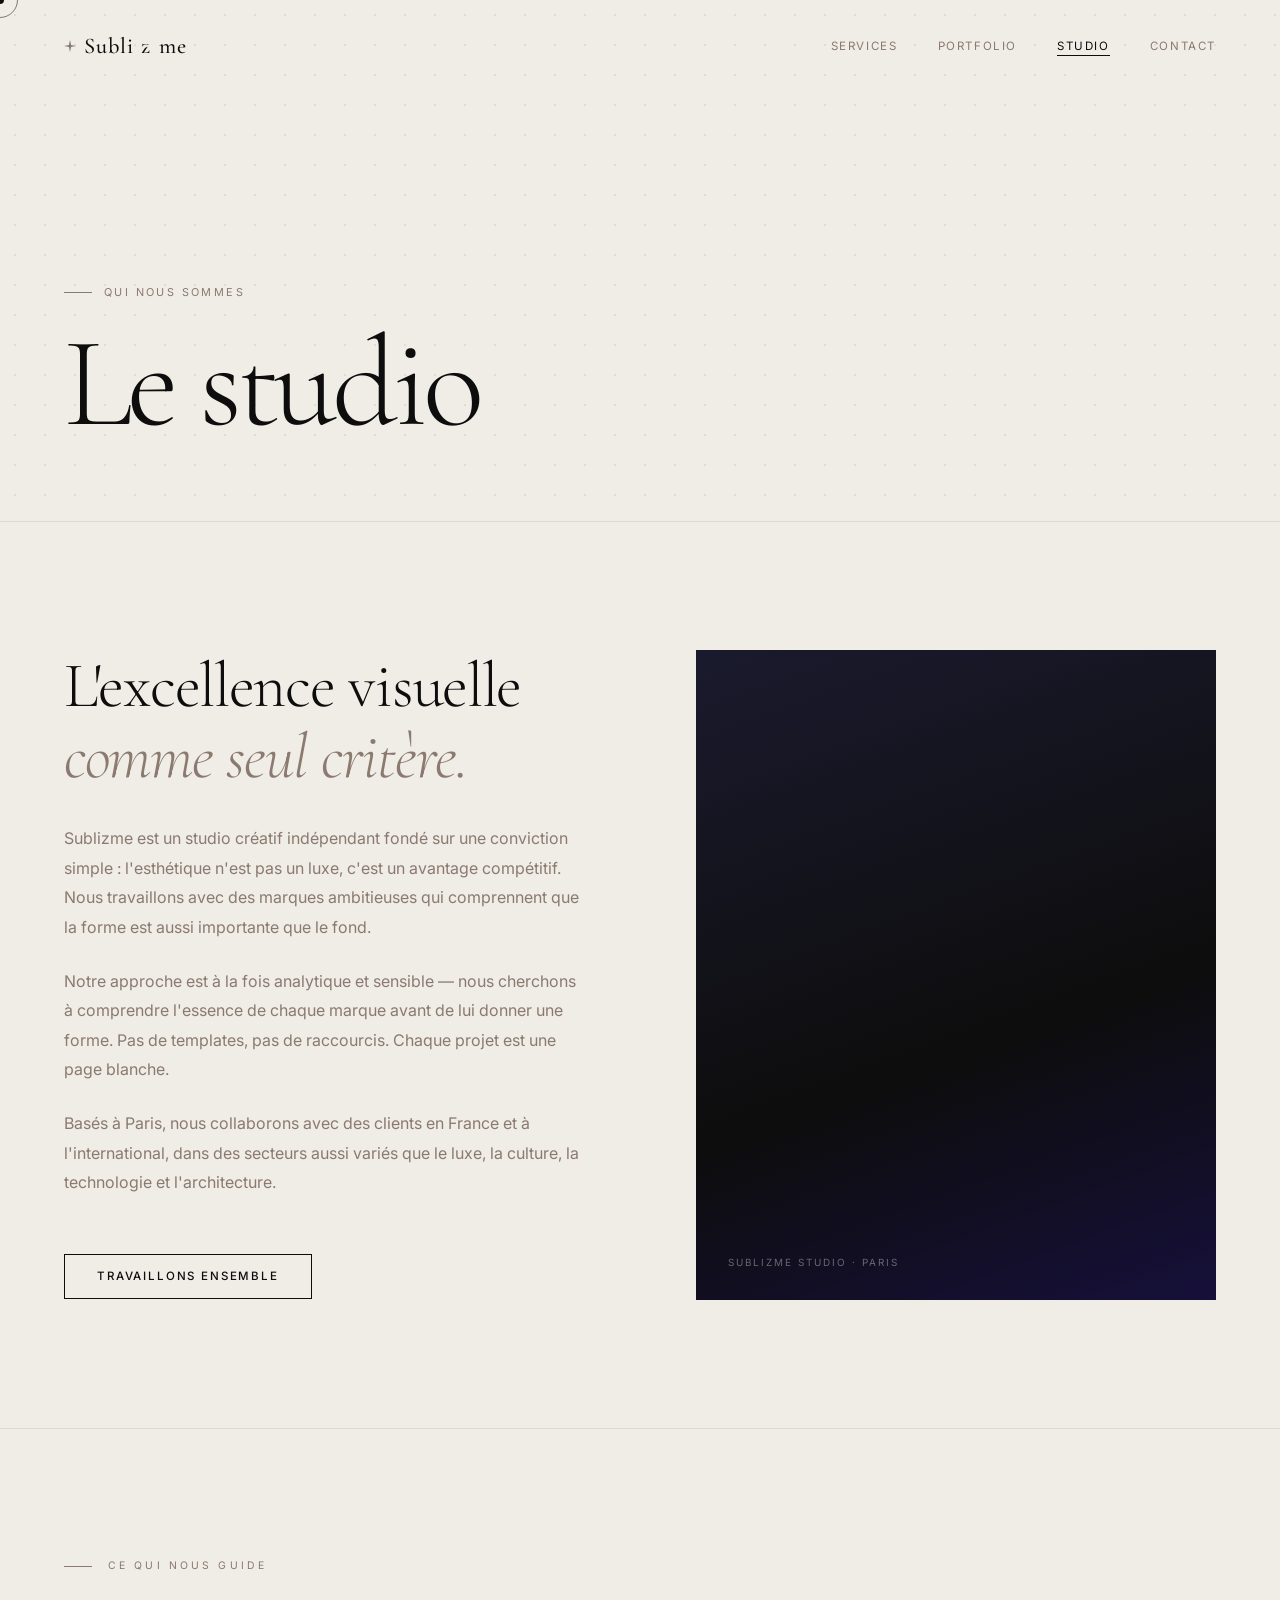
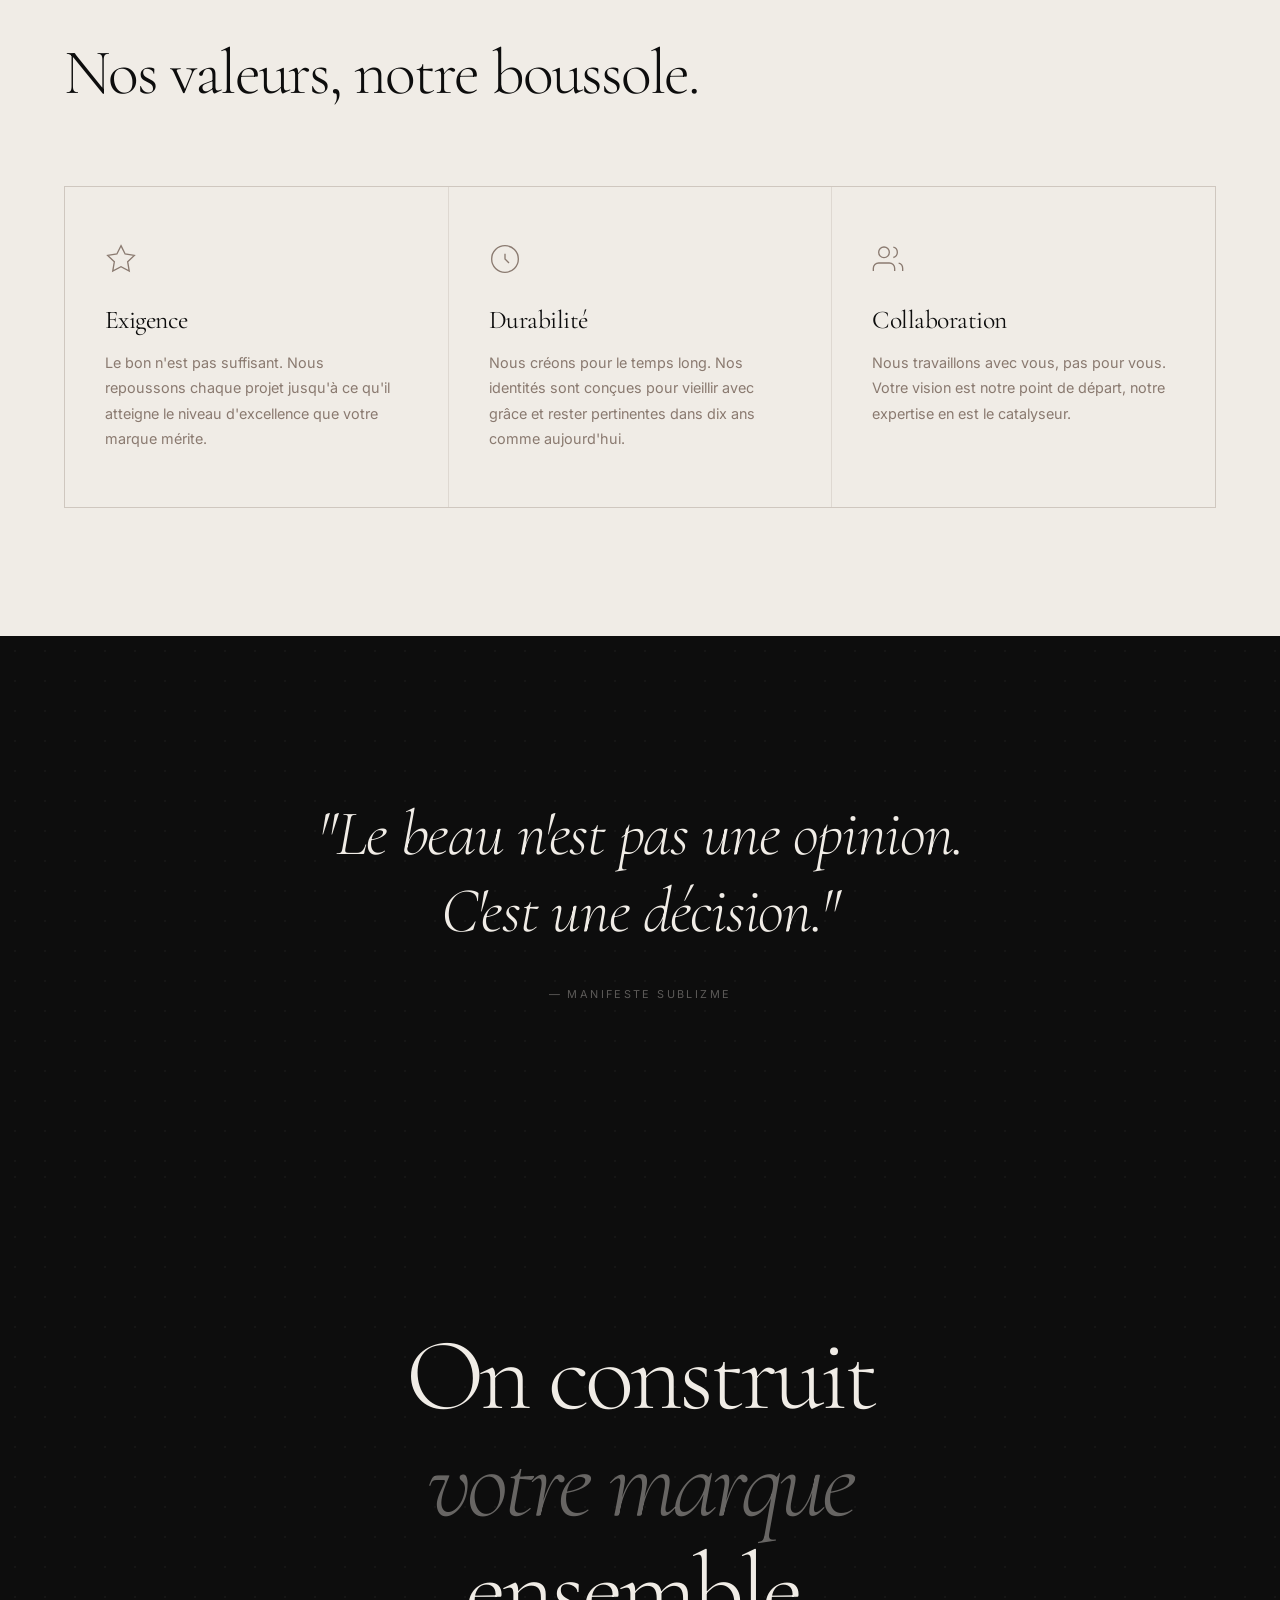
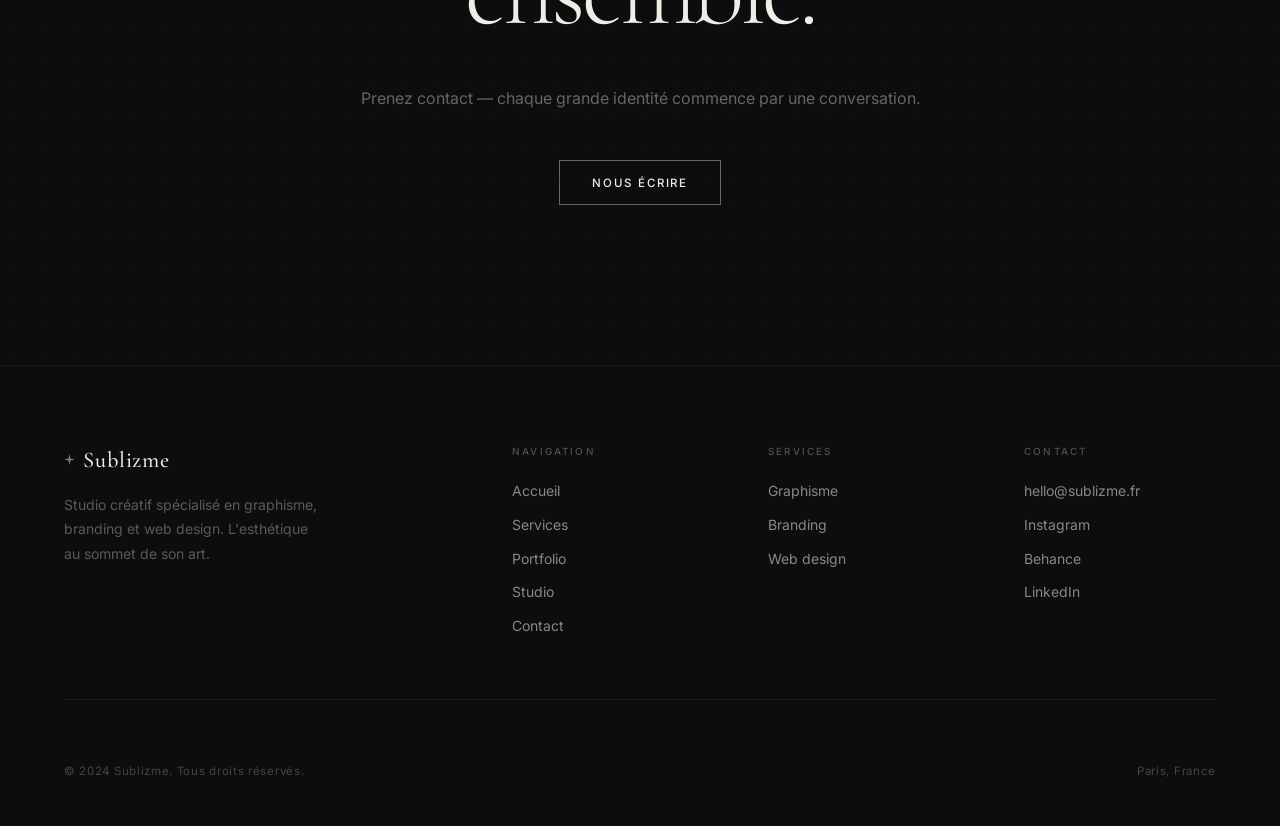
==== about.html @ fe097463 "Lancement site Sublizme — v1.0" ====
<!DOCTYPE html>
<html lang="fr">
<head>
  <meta charset="UTF-8">
  <meta name="viewport" content="width=device-width, initial-scale=1.0">
  <meta name="description" content="Sublizme — Le studio, la philosophie. Un regard singulier sur la création visuelle haut de gamme.">
  <title>Studio — Sublizme</title>
  <link rel="preconnect" href="https://fonts.googleapis.com">
  <link rel="preconnect" href="https://fonts.gstatic.com" crossorigin>
  <link href="https://fonts.googleapis.com/css2?family=Cormorant+Garamond:ital,wght@0,300;0,400;0,500;1,300;1,400&family=Inter:wght@400;500&display=swap" rel="stylesheet">
  <link rel="stylesheet" href="assets/css/style.css">
</head>
<body>

  <div class="cursor" aria-hidden="true"></div>
  <div class="cursor-ring" aria-hidden="true"></div>

  <nav>
    <a href="index.html" class="nav-logo">
      <svg class="spark-icon" viewBox="0 0 20 20" fill="currentColor" aria-hidden="true" width="12" height="12">
        <path d="M10 0L11.8 8.2L20 10L11.8 11.8L10 20L8.2 11.8L0 10L8.2 8.2L10 0Z"/>
      </svg>
      Subli<span class="logo-z">z</span>me
    </a>
    <ul class="nav-links">
      <li><a href="services.html">Services</a></li>
      <li><a href="portfolio.html">Portfolio</a></li>
      <li><a href="about.html">Studio</a></li>
      <li><a href="contact.html">Contact</a></li>
    </ul>
    <button class="nav-toggle" aria-label="Menu">
      <span></span><span></span><span></span>
    </button>
  </nav>

  <nav class="nav-mobile" aria-label="Navigation mobile">
    <a href="services.html">Services</a>
    <a href="portfolio.html">Portfolio</a>
    <a href="about.html">Studio</a>
    <a href="contact.html">Contact</a>
  </nav>

  <main>

    <!-- ── Page Header ──────────────────────────────────── -->
    <header class="page-header">
      <div class="page-header-bg" aria-hidden="true"></div>
      <div class="page-header-content">
        <p class="page-header-sub">Qui nous sommes</p>
        <h1>Le studio</h1>
      </div>
    </header>

    <!-- ── Intro ─────────────────────────────────────────── -->
    <section class="about-intro">
      <div class="about-text reveal">
        <h2>
          L'excellence visuelle<br>
          <em style="font-style:italic; color:var(--taupe)">comme seul critère.</em>
        </h2>
        <p>
          Sublizme est un studio créatif indépendant fondé sur une conviction simple :
          l'esthétique n'est pas un luxe, c'est un avantage compétitif. Nous travaillons
          avec des marques ambitieuses qui comprennent que la forme est aussi importante
          que le fond.
        </p>
        <p>
          Notre approche est à la fois analytique et sensible — nous cherchons à comprendre
          l'essence de chaque marque avant de lui donner une forme. Pas de templates, pas
          de raccourcis. Chaque projet est une page blanche.
        </p>
        <p>
          Basés à Paris, nous collaborons avec des clients en France et à l'international,
          dans des secteurs aussi variés que le luxe, la culture, la technologie et
          l'architecture.
        </p>
        <a href="contact.html" class="btn" style="margin-top: 1rem;"><span>Travaillons ensemble</span></a>
      </div>

      <div class="about-visual reveal reveal-delay-2">
        <div class="about-visual-inner"></div>
        <span class="about-visual-label">Sublizme Studio · Paris</span>
      </div>
    </section>

    <!-- ── Valeurs ───────────────────────────────────────── -->
    <section class="about-values">
      <p class="section-label reveal">Ce qui nous guide</p>
      <h2 class="section-title reveal reveal-delay-1">Nos valeurs, notre boussole.</h2>

      <div class="values-grid">

        <div class="value-item reveal">
          <svg class="value-icon" viewBox="0 0 24 24" fill="none" stroke="currentColor" stroke-width="1" aria-hidden="true">
            <polygon points="12 2 15.09 8.26 22 9.27 17 14.14 18.18 21.02 12 17.77 5.82 21.02 7 14.14 2 9.27 8.91 8.26 12 2"/>
          </svg>
          <h3>Exigence</h3>
          <p>Le bon n'est pas suffisant. Nous repoussons chaque projet jusqu'à ce qu'il atteigne le niveau d'excellence que votre marque mérite.</p>
        </div>

        <div class="value-item reveal reveal-delay-1">
          <svg class="value-icon" viewBox="0 0 24 24" fill="none" stroke="currentColor" stroke-width="1" aria-hidden="true">
            <circle cx="12" cy="12" r="10"/>
            <path d="M12 8v4l3 3"/>
          </svg>
          <h3>Durabilité</h3>
          <p>Nous créons pour le temps long. Nos identités sont conçues pour vieillir avec grâce et rester pertinentes dans dix ans comme aujourd'hui.</p>
        </div>

        <div class="value-item reveal reveal-delay-2">
          <svg class="value-icon" viewBox="0 0 24 24" fill="none" stroke="currentColor" stroke-width="1" aria-hidden="true">
            <path d="M17 21v-2a4 4 0 0 0-4-4H5a4 4 0 0 0-4 4v2"/>
            <circle cx="9" cy="7" r="4"/>
            <path d="M23 21v-2a4 4 0 0 0-3-3.87M16 3.13a4 4 0 0 1 0 7.75"/>
          </svg>
          <h3>Collaboration</h3>
          <p>Nous travaillons avec vous, pas pour vous. Votre vision est notre point de départ, notre expertise en est le catalyseur.</p>
        </div>

      </div>
    </section>

    <!-- ── Manifesto ─────────────────────────────────────── -->
    <section class="manifesto">
      <blockquote class="reveal">
        "Le beau n'est pas une opinion.<br>
        C'est une décision."
      </blockquote>
      <cite class="reveal reveal-delay-1">— Manifeste Sublizme</cite>
    </section>

    <!-- ── CTA ───────────────────────────────────────────── -->
    <section class="cta-section">
      <h2 class="reveal">
        On construit<br>
        <em>votre marque</em><br>
        ensemble.
      </h2>
      <p class="reveal reveal-delay-1">Prenez contact — chaque grande identité commence par une conversation.</p>
      <div class="btn-group reveal reveal-delay-2">
        <a href="contact.html" class="btn btn-light"><span>Nous écrire</span></a>
      </div>
    </section>

  </main>

  <footer>
    <div class="footer-grid">
      <div class="footer-brand">
        <div class="footer-logo">
          <svg class="spark-icon" viewBox="0 0 20 20" fill="currentColor" aria-hidden="true" width="11" height="11">
            <path d="M10 0L11.8 8.2L20 10L11.8 11.8L10 20L8.2 11.8L0 10L8.2 8.2L10 0Z"/>
          </svg>
          Sublizme
        </div>
        <p>Studio créatif spécialisé en graphisme, branding et web design. L'esthétique au sommet de son art.</p>
      </div>
      <div class="footer-col">
        <h4>Navigation</h4>
        <ul>
          <li><a href="index.html">Accueil</a></li>
          <li><a href="services.html">Services</a></li>
          <li><a href="portfolio.html">Portfolio</a></li>
          <li><a href="about.html">Studio</a></li>
          <li><a href="contact.html">Contact</a></li>
        </ul>
      </div>
      <div class="footer-col">
        <h4>Services</h4>
        <ul>
          <li><a href="services.html">Graphisme</a></li>
          <li><a href="services.html">Branding</a></li>
          <li><a href="services.html">Web design</a></li>
        </ul>
      </div>
      <div class="footer-col">
        <h4>Contact</h4>
        <ul>
          <li><a href="mailto:hello@sublizme.fr">hello@sublizme.fr</a></li>
          <li><a href="#">Instagram</a></li>
          <li><a href="#">Behance</a></li>
          <li><a href="#">LinkedIn</a></li>
        </ul>
      </div>
    </div>
    <div class="footer-bottom">
      <span>© 2024 Sublizme. Tous droits réservés.</span>
      <span>Paris, France</span>
    </div>
  </footer>

  <script src="assets/js/main.js"></script>
</body>
</html>
---- assets/css/style.css ----
/* ================================================================
   SUBLIZME — Studio Créatif
   ================================================================ */

/* --- Variables & Reset --- */
:root {
  --cream:      #f0ece6;
  --black:      #0d0d0d;
  --taupe:      #8a7a70;
  --taupe-light:#c4b8b0;
  --ease:       cubic-bezier(0.25, 0.1, 0.25, 1);
  --ease-out:   cubic-bezier(0.0, 0.0, 0.2, 1);
  --z-cut-color: var(--cream);
}

*, *::before, *::after { box-sizing: border-box; margin: 0; padding: 0; }

html {
  font-size: 16px;
  scroll-behavior: smooth;
  -webkit-font-smoothing: antialiased;
  -moz-osx-font-smoothing: grayscale;
}

body {
  font-family: 'Inter', sans-serif;
  background: var(--cream);
  color: var(--black);
  overflow-x: hidden;
  cursor: none;
}

/* --- Custom Cursor --- */
.cursor {
  width: 8px; height: 8px;
  background: var(--black);
  border-radius: 50%;
  position: fixed;
  pointer-events: none;
  z-index: 9999;
  transform: translate(-50%, -50%);
  transition: width 0.2s var(--ease), height 0.2s var(--ease);
  will-change: left, top;
}
.cursor-ring {
  width: 36px; height: 36px;
  border: 1px solid rgba(13,13,13,0.5);
  border-radius: 50%;
  position: fixed;
  pointer-events: none;
  z-index: 9998;
  transform: translate(-50%, -50%);
  transition: width 0.3s var(--ease), height 0.3s var(--ease), border-color 0.3s;
  will-change: left, top;
}
.cursor.hover { width: 4px; height: 4px; }
.cursor-ring.hover { width: 56px; height: 56px; border-color: rgba(13,13,13,0.2); }

/* --- Typography --- */
h1, h2, h3, h4, h5 {
  font-family: 'Cormorant Garamond', serif;
  font-weight: 300;
  line-height: 1.05;
  letter-spacing: -0.02em;
}
p { line-height: 1.75; color: var(--taupe); }
a { color: inherit; text-decoration: none; }
img { display: block; width: 100%; }

/* --- Logo Z stylisé --- */
.logo-z {
  position: relative;
  display: inline-block;
}
.logo-z::after {
  content: '';
  position: absolute;
  left: -5%;
  right: -5%;
  top: 50%;
  height: 1.5px;
  background: var(--z-cut-color);
  transform: rotate(-20deg) translateY(-50%);
  transform-origin: center;
  pointer-events: none;
}

/* --- Spark icon --- */
.spark-icon {
  display: inline-block;
  vertical-align: middle;
  flex-shrink: 0;
}

/* ================================================================
   NAVIGATION
   ================================================================ */
nav {
  position: fixed;
  top: 0; left: 0; right: 0;
  z-index: 500;
  padding: 2rem 4rem;
  display: flex;
  justify-content: space-between;
  align-items: center;
  transition: background 0.5s var(--ease), padding 0.4s var(--ease), backdrop-filter 0.5s;
}
nav.scrolled {
  background: rgba(240, 236, 230, 0.92);
  backdrop-filter: blur(16px);
  -webkit-backdrop-filter: blur(16px);
  padding: 1.25rem 4rem;
  border-bottom: 1px solid rgba(138, 122, 112, 0.15);
}

.nav-logo {
  font-family: 'Cormorant Garamond', serif;
  font-size: 1.4rem;
  font-weight: 500;
  letter-spacing: 0.04em;
  display: flex;
  align-items: center;
  gap: 0.5rem;
  cursor: none;
}
.nav-logo .spark-icon {
  width: 12px;
  height: 12px;
  color: var(--taupe);
  transition: transform 0.6s var(--ease);
}
.nav-logo:hover .spark-icon { transform: rotate(45deg); }

.nav-links {
  display: flex;
  gap: 2.5rem;
  list-style: none;
  font-size: 0.72rem;
  letter-spacing: 0.14em;
  text-transform: uppercase;
}
.nav-links a {
  color: var(--taupe);
  transition: color 0.3s;
  position: relative;
  cursor: none;
}
.nav-links a::after {
  content: '';
  position: absolute;
  bottom: -3px; left: 0;
  width: 0; height: 1px;
  background: var(--black);
  transition: width 0.35s var(--ease);
}
.nav-links a:hover { color: var(--black); }
.nav-links a:hover::after { width: 100%; }
.nav-links a.active { color: var(--black); }
.nav-links a.active::after { width: 100%; }

/* Mobile toggle */
.nav-toggle {
  display: none;
  flex-direction: column;
  gap: 5px;
  background: none;
  border: none;
  padding: 4px;
  cursor: none;
  z-index: 600;
}
.nav-toggle span {
  display: block;
  width: 22px;
  height: 1px;
  background: var(--black);
  transition: transform 0.35s var(--ease), opacity 0.35s;
}
.nav-toggle.open span:nth-child(1) { transform: rotate(45deg) translate(4px, 4px); }
.nav-toggle.open span:nth-child(2) { opacity: 0; }
.nav-toggle.open span:nth-child(3) { transform: rotate(-45deg) translate(4px, -4px); }

/* Mobile menu overlay */
.nav-mobile {
  position: fixed;
  inset: 0;
  background: var(--black);
  z-index: 490;
  display: flex;
  flex-direction: column;
  justify-content: center;
  align-items: center;
  gap: 2rem;
  opacity: 0;
  visibility: hidden;
  transition: opacity 0.4s var(--ease), visibility 0.4s;
}
.nav-mobile.open { opacity: 1; visibility: visible; }
.nav-mobile a {
  font-family: 'Cormorant Garamond', serif;
  font-size: 3rem;
  font-weight: 300;
  color: rgba(240,236,230,0.4);
  letter-spacing: -0.02em;
  transition: color 0.3s;
  cursor: none;
}
.nav-mobile a:hover { color: var(--cream); }

/* ================================================================
   BUTTONS
   ================================================================ */
.btn {
  display: inline-flex;
  align-items: center;
  gap: 0.5rem;
  padding: 0.9rem 2rem;
  font-size: 0.72rem;
  letter-spacing: 0.16em;
  text-transform: uppercase;
  font-family: 'Inter', sans-serif;
  font-weight: 500;
  border: 1px solid currentColor;
  background: transparent;
  color: var(--black);
  cursor: none;
  position: relative;
  overflow: hidden;
  transition: color 0.4s var(--ease);
}
.btn::before {
  content: '';
  position: absolute;
  inset: 0;
  background: var(--black);
  transform: translateY(101%);
  transition: transform 0.45s var(--ease);
}
.btn span { position: relative; z-index: 1; }
.btn:hover { color: var(--cream); }
.btn:hover::before { transform: translateY(0); }

.btn-filled {
  background: var(--black);
  color: var(--cream);
  border-color: var(--black);
}
.btn-filled::before { background: var(--taupe); }
.btn-filled:hover { color: var(--cream); }

.btn-light {
  border-color: rgba(240,236,230,0.4);
  color: var(--cream);
}
.btn-light::before { background: var(--cream); }
.btn-light:hover { color: var(--black); }

/* ================================================================
   HERO — Accueil
   ================================================================ */
.hero {
  min-height: 100vh;
  display: flex;
  flex-direction: column;
  justify-content: flex-end;
  padding: 0 4rem 5rem;
  position: relative;
  overflow: hidden;
}
.hero-bg {
  position: absolute;
  inset: 0;
  background: var(--cream);
}
.hero-bg::before {
  content: '';
  position: absolute;
  inset: 0;
  background-image: radial-gradient(circle, rgba(138,122,112,0.18) 1px, transparent 1px);
  background-size: 30px 30px;
  opacity: 0.7;
}
/* Vignette */
.hero-bg::after {
  content: '';
  position: absolute;
  inset: 0;
  background: radial-gradient(ellipse at center, transparent 40%, rgba(240,236,230,0.6) 100%);
}

.hero-content { position: relative; z-index: 1; }

.hero-eyebrow {
  display: flex;
  align-items: center;
  gap: 0.75rem;
  font-size: 0.68rem;
  letter-spacing: 0.22em;
  text-transform: uppercase;
  color: var(--taupe);
  margin-bottom: 2rem;
}
.hero-eyebrow .spark-icon { width: 10px; height: 10px; }
.hero-eyebrow::before {
  content: '';
  width: 36px; height: 1px;
  background: var(--taupe);
}

.hero h1 {
  font-size: clamp(5rem, 13vw, 14rem);
  font-weight: 300;
  letter-spacing: -0.04em;
  line-height: 0.88;
  margin-bottom: 3.5rem;
}

.hero-sub {
  display: flex;
  justify-content: space-between;
  align-items: flex-end;
  gap: 3rem;
}
.hero-tagline {
  max-width: 380px;
  font-size: 1rem;
  line-height: 1.75;
  color: var(--taupe);
}
.hero-cta { display: flex; gap: 1rem; flex-shrink: 0; }

.hero-counter {
  position: absolute;
  top: 38%;
  right: 4rem;
  font-size: 0.65rem;
  letter-spacing: 0.2em;
  color: rgba(138,122,112,0.5);
  writing-mode: vertical-rl;
  transform: rotate(180deg);
  z-index: 1;
}

/* ================================================================
   SECTIONS — Base
   ================================================================ */
section { padding: 8rem 4rem; }

.section-label {
  font-size: 0.65rem;
  letter-spacing: 0.3em;
  text-transform: uppercase;
  color: var(--taupe);
  display: flex;
  align-items: center;
  gap: 1rem;
  margin-bottom: 4rem;
}
.section-label::before {
  content: '';
  width: 28px; height: 1px;
  background: var(--taupe);
}

.section-title {
  font-size: clamp(2.5rem, 5vw, 5rem);
  font-weight: 300;
  line-height: 1.05;
  letter-spacing: -0.03em;
  max-width: 820px;
}

/* ================================================================
   HOME — Services preview
   ================================================================ */
.services-preview {
  padding: 8rem 4rem;
  border-top: 1px solid rgba(138,122,112,0.18);
}
.services-grid {
  display: grid;
  grid-template-columns: repeat(3, 1fr);
  gap: 1px;
  background: rgba(138,122,112,0.18);
  margin-top: 5rem;
  border: 1px solid rgba(138,122,112,0.18);
}
.service-card {
  background: var(--cream);
  padding: 3rem 2.5rem;
  transition: background 0.5s var(--ease);
  cursor: none;
}
.service-card:hover { background: var(--black); }
.service-card:hover .service-num { color: rgba(138,122,112,0.6); }
.service-card:hover .service-title { color: var(--cream); }
.service-card:hover .service-desc { color: rgba(240,236,230,0.45); }
.service-card:hover .service-link { color: rgba(240,236,230,0.7); border-color: rgba(240,236,230,0.2); }

.service-num {
  font-size: 0.62rem;
  letter-spacing: 0.22em;
  color: var(--taupe);
  margin-bottom: 2rem;
  font-family: 'Inter', sans-serif;
  transition: color 0.5s;
}
.service-icon {
  width: 30px; height: 30px;
  margin-bottom: 1.5rem;
  color: var(--taupe);
  transition: color 0.5s;
}
.service-card:hover .service-icon { color: rgba(138,122,112,0.7); }

.service-title {
  font-family: 'Cormorant Garamond', serif;
  font-size: 1.9rem;
  font-weight: 400;
  margin-bottom: 1rem;
  transition: color 0.5s;
}
.service-desc {
  font-size: 0.875rem;
  line-height: 1.75;
  color: var(--taupe);
  margin-bottom: 2rem;
  transition: color 0.5s;
}
.service-link {
  font-size: 0.68rem;
  letter-spacing: 0.15em;
  text-transform: uppercase;
  color: var(--black);
  border-bottom: 1px solid rgba(13,13,13,0.3);
  padding-bottom: 2px;
  display: inline-block;
  transition: color 0.5s, border-color 0.5s;
}

/* ================================================================
   HOME — Featured Work
   ================================================================ */
.work-section { padding: 8rem 4rem; }
.work-grid {
  display: grid;
  grid-template-columns: 1.2fr 1fr;
  gap: 1px;
  background: rgba(138,122,112,0.18);
  margin-top: 4rem;
  border: 1px solid rgba(138,122,112,0.18);
}
.work-item {
  background: var(--cream);
  overflow: hidden;
  cursor: none;
}
.work-item:first-child { grid-row: span 2; }
.work-thumb {
  position: relative;
  overflow: hidden;
}
.work-item:first-child .work-thumb { aspect-ratio: 2/3; }
.work-thumb-inner {
  position: absolute;
  inset: 0;
  transition: transform 0.8s cubic-bezier(0.25, 0.46, 0.45, 0.94);
}
.work-item:hover .work-thumb-inner { transform: scale(1.04); }

/* Placeholder gradients */
.g1 { background: linear-gradient(145deg, #12213a, #1a3560, #0a1520); }
.g2 { background: linear-gradient(145deg, #2c1410, #5c2a17, #1a0a05); }
.g3 { background: linear-gradient(145deg, #162010, #2d4820, #0a1508); }
.g4 { background: linear-gradient(145deg, #26082e, #4a1060, #18041e); }
.g5 { background: linear-gradient(145deg, #08222a, #104040, #041518); }

.work-item:not(:first-child) .work-thumb { aspect-ratio: 4/3; }

.work-info {
  padding: 1.4rem 2rem;
  border-top: 1px solid rgba(138,122,112,0.18);
  display: flex;
  justify-content: space-between;
  align-items: center;
}
.work-title {
  font-family: 'Cormorant Garamond', serif;
  font-size: 1.15rem;
  font-weight: 400;
}
.work-category {
  font-size: 0.63rem;
  letter-spacing: 0.18em;
  text-transform: uppercase;
  color: var(--taupe);
}

/* ================================================================
   HOME — Stats
   ================================================================ */
.stats-section {
  padding: 0;
  display: grid;
  grid-template-columns: repeat(4, 1fr);
  gap: 1px;
  background: rgba(138,122,112,0.18);
  border-top: 1px solid rgba(138,122,112,0.18);
  border-bottom: 1px solid rgba(138,122,112,0.18);
}
.stat-item {
  background: var(--cream);
  padding: 4rem 3rem;
  text-align: center;
}
.stat-num {
  font-family: 'Cormorant Garamond', serif;
  font-size: clamp(3rem, 5vw, 5rem);
  font-weight: 300;
  letter-spacing: -0.04em;
  line-height: 1;
  margin-bottom: 0.6rem;
}
.stat-label {
  font-size: 0.63rem;
  letter-spacing: 0.22em;
  text-transform: uppercase;
  color: var(--taupe);
}

/* ================================================================
   CTA Section (dark)
   ================================================================ */
.cta-section {
  --z-cut-color: var(--black);
  background: var(--black);
  color: var(--cream);
  padding: 10rem 4rem;
  text-align: center;
  position: relative;
  overflow: hidden;
}
.cta-section::before {
  content: '';
  position: absolute;
  inset: 0;
  background-image: radial-gradient(circle, rgba(240,236,230,0.04) 1px, transparent 1px);
  background-size: 30px 30px;
}
.cta-section h2 {
  font-size: clamp(3rem, 8vw, 9rem);
  font-weight: 300;
  letter-spacing: -0.04em;
  margin-bottom: 2.5rem;
  color: var(--cream);
  position: relative;
}
.cta-section h2 em {
  font-style: italic;
  color: rgba(240,236,230,0.4);
}
.cta-section > p {
  color: rgba(240,236,230,0.4);
  margin-bottom: 3rem;
  position: relative;
}
.cta-section .btn-group { position: relative; }

/* ================================================================
   FOOTER
   ================================================================ */
footer {
  --z-cut-color: var(--black);
  background: var(--black);
  color: var(--cream);
  padding: 5rem 4rem 3rem;
  border-top: 1px solid rgba(240,236,230,0.06);
}
.footer-grid {
  display: grid;
  grid-template-columns: 2fr 1fr 1fr 1fr;
  gap: 4rem;
  margin-bottom: 4rem;
  padding-bottom: 4rem;
  border-bottom: 1px solid rgba(240,236,230,0.08);
}
.footer-logo {
  font-family: 'Cormorant Garamond', serif;
  font-size: 1.4rem;
  font-weight: 500;
  letter-spacing: 0.04em;
  display: flex;
  align-items: center;
  gap: 0.5rem;
  color: var(--cream);
  margin-bottom: 1.25rem;
}
.footer-logo .spark-icon { width: 11px; height: 11px; color: var(--taupe); }
.footer-brand p { font-size: 0.875rem; color: rgba(240,236,230,0.35); max-width: 260px; }

.footer-col h4 {
  font-family: 'Inter', sans-serif;
  font-size: 0.62rem;
  letter-spacing: 0.22em;
  text-transform: uppercase;
  color: rgba(240,236,230,0.3);
  margin-bottom: 1.5rem;
  font-weight: 500;
}
.footer-col ul { list-style: none; display: flex; flex-direction: column; gap: 0.85rem; }
.footer-col a {
  font-size: 0.875rem;
  color: rgba(240,236,230,0.55);
  transition: color 0.3s;
  cursor: none;
}
.footer-col a:hover { color: var(--cream); }

.footer-bottom {
  display: flex;
  justify-content: space-between;
  align-items: center;
  font-size: 0.72rem;
  letter-spacing: 0.06em;
  color: rgba(240,236,230,0.25);
}

/* ================================================================
   PAGE HEADER (pages internes)
   ================================================================ */
.page-header {
  min-height: 58vh;
  display: flex;
  align-items: flex-end;
  padding: 0 4rem 5rem;
  position: relative;
  overflow: hidden;
  border-bottom: 1px solid rgba(138,122,112,0.18);
}
.page-header-bg {
  position: absolute;
  inset: 0;
  background: var(--cream);
}
.page-header-bg::before {
  content: '';
  position: absolute;
  inset: 0;
  background-image: radial-gradient(circle, rgba(138,122,112,0.15) 1px, transparent 1px);
  background-size: 30px 30px;
}
.page-header-content { position: relative; z-index: 1; }
.page-header h1 {
  font-size: clamp(4rem, 10vw, 11rem);
  font-weight: 300;
  letter-spacing: -0.04em;
  line-height: 0.9;
}
.page-header-sub {
  font-size: 0.68rem;
  letter-spacing: 0.22em;
  text-transform: uppercase;
  color: var(--taupe);
  margin-bottom: 1.5rem;
  display: flex;
  align-items: center;
  gap: 0.75rem;
}
.page-header-sub::before { content: ''; width: 28px; height: 1px; background: var(--taupe); }

/* ================================================================
   SERVICES PAGE — Détail
   ================================================================ */
.services-detail { padding: 8rem 4rem; }

.service-detail-item {
  display: grid;
  grid-template-columns: 140px 1fr;
  gap: 5rem;
  padding: 5rem 0;
  border-bottom: 1px solid rgba(138,122,112,0.18);
}
.service-detail-item:first-child { border-top: 1px solid rgba(138,122,112,0.18); }

.service-detail-num {
  font-family: 'Cormorant Garamond', serif;
  font-size: 5.5rem;
  font-weight: 300;
  color: rgba(138,122,112,0.18);
  line-height: 1;
  padding-top: 0.5rem;
}

.service-detail-content h2 {
  font-size: clamp(2rem, 4vw, 3.8rem);
  margin-bottom: 1.5rem;
  font-weight: 300;
}
.service-detail-content > p {
  font-size: 1rem;
  line-height: 1.85;
  margin-bottom: 0.75rem;
}

.service-features {
  display: grid;
  grid-template-columns: 1fr 1fr;
  gap: 0.75rem 2rem;
  margin-top: 2.5rem;
}
.service-feature {
  display: flex;
  align-items: flex-start;
  gap: 0.75rem;
  font-size: 0.875rem;
  color: var(--taupe);
}
.service-feature::before {
  content: '';
  width: 4px; height: 4px;
  background: var(--taupe);
  border-radius: 50%;
  flex-shrink: 0;
  margin-top: 0.55rem;
}

/* Process steps */
.process-section {
  --z-cut-color: var(--black);
  padding: 8rem 4rem;
  background: var(--black);
  color: var(--cream);
}
.process-section .section-label { color: rgba(240,236,230,0.35); }
.process-section .section-label::before { background: rgba(240,236,230,0.2); }
.process-section .section-title { color: var(--cream); }

.process-grid {
  display: grid;
  grid-template-columns: repeat(4, 1fr);
  gap: 1px;
  background: rgba(240,236,230,0.08);
  margin-top: 5rem;
  border: 1px solid rgba(240,236,230,0.08);
}
.process-step {
  background: var(--black);
  padding: 3rem 2rem;
}
.process-step-num {
  font-family: 'Cormorant Garamond', serif;
  font-size: 3rem;
  color: rgba(240,236,230,0.1);
  line-height: 1;
  margin-bottom: 1.5rem;
}
.process-step h3 {
  font-size: 1.3rem;
  color: var(--cream);
  margin-bottom: 0.85rem;
  font-weight: 400;
}
.process-step p { font-size: 0.875rem; color: rgba(240,236,230,0.4); line-height: 1.7; }

/* ================================================================
   ABOUT PAGE
   ================================================================ */
.about-intro {
  padding: 8rem 4rem;
  display: grid;
  grid-template-columns: 1fr 1fr;
  gap: 7rem;
  align-items: center;
}
.about-text h2 {
  font-size: clamp(2.5rem, 5vw, 4.5rem);
  margin-bottom: 2rem;
  font-weight: 300;
  line-height: 1.1;
}
.about-text p { font-size: 1rem; line-height: 1.85; margin-bottom: 1.5rem; }
.about-text p:last-of-type { margin-bottom: 2.5rem; }

.about-visual {
  position: relative;
  aspect-ratio: 4/5;
  overflow: hidden;
}
.about-visual-inner {
  position: absolute;
  inset: 0;
  background: linear-gradient(160deg, #1a1a2e 0%, #0d0d0d 60%, #16103a 100%);
}
.about-visual-label {
  position: absolute;
  bottom: 2rem;
  left: 2rem;
  font-size: 0.62rem;
  letter-spacing: 0.2em;
  text-transform: uppercase;
  color: rgba(240,236,230,0.4);
}

.about-values { padding: 8rem 4rem; border-top: 1px solid rgba(138,122,112,0.18); }
.values-grid {
  display: grid;
  grid-template-columns: repeat(3, 1fr);
  gap: 1px;
  background: rgba(138,122,112,0.18);
  margin-top: 5rem;
  border: 1px solid rgba(138,122,112,0.18);
}
.value-item {
  background: var(--cream);
  padding: 3.5rem 2.5rem;
  transition: background 0.4s;
}
.value-item:hover { background: rgba(13,13,13,0.03); }
.value-icon { width: 32px; height: 32px; color: var(--taupe); margin-bottom: 1.75rem; }
.value-item h3 { font-size: 1.6rem; margin-bottom: 1rem; font-weight: 400; }
.value-item p { font-size: 0.9rem; }

/* Manifesto quote */
.manifesto {
  --z-cut-color: var(--black);
  padding: 10rem 4rem;
  background: var(--black);
  color: var(--cream);
  text-align: center;
  position: relative;
  overflow: hidden;
}
.manifesto::before {
  content: '';
  position: absolute;
  inset: 0;
  background-image: radial-gradient(circle, rgba(240,236,230,0.04) 1px, transparent 1px);
  background-size: 30px 30px;
}
.manifesto blockquote {
  font-family: 'Cormorant Garamond', serif;
  font-size: clamp(2rem, 5vw, 5.5rem);
  font-weight: 300;
  font-style: italic;
  letter-spacing: -0.02em;
  line-height: 1.2;
  color: var(--cream);
  max-width: 1000px;
  margin: 0 auto 2rem;
  position: relative;
}
.manifesto cite {
  font-style: normal;
  font-size: 0.68rem;
  letter-spacing: 0.22em;
  text-transform: uppercase;
  color: rgba(240,236,230,0.35);
}

/* ================================================================
   PORTFOLIO PAGE
   ================================================================ */
.portfolio-filter {
  padding: 4rem 4rem 2rem;
  display: flex;
  gap: 0.75rem;
  flex-wrap: wrap;
  border-bottom: 1px solid rgba(138,122,112,0.18);
}
.filter-btn {
  font-size: 0.7rem;
  letter-spacing: 0.15em;
  text-transform: uppercase;
  padding: 0.6rem 1.4rem;
  border: 1px solid rgba(138,122,112,0.3);
  background: transparent;
  color: var(--taupe);
  cursor: none;
  font-family: 'Inter', sans-serif;
  transition: background 0.3s, color 0.3s, border-color 0.3s;
}
.filter-btn:hover,
.filter-btn.active { background: var(--black); color: var(--cream); border-color: var(--black); }

.portfolio-grid-wrap {
  padding: 4rem;
}
.portfolio-grid {
  display: grid;
  grid-template-columns: repeat(3, 1fr);
  gap: 1px;
  background: rgba(138,122,112,0.18);
  border: 1px solid rgba(138,122,112,0.18);
}
.portfolio-item {
  background: var(--cream);
  overflow: hidden;
  cursor: none;
  transition: opacity 0.4s var(--ease), transform 0.4s var(--ease);
}
.portfolio-item.hidden { opacity: 0; pointer-events: none; transform: scale(0.97); }

.portfolio-thumb {
  aspect-ratio: 3/4;
  position: relative;
  overflow: hidden;
}
.portfolio-thumb-inner {
  position: absolute;
  inset: 0;
  transition: transform 0.75s cubic-bezier(0.25, 0.46, 0.45, 0.94);
}
.portfolio-item:hover .portfolio-thumb-inner { transform: scale(1.05); }

.portfolio-overlay {
  position: absolute;
  inset: 0;
  background: rgba(13,13,13,0);
  display: flex;
  align-items: flex-end;
  padding: 2rem;
  transition: background 0.45s var(--ease);
}
.portfolio-item:hover .portfolio-overlay { background: rgba(13,13,13,0.55); }

.portfolio-overlay-inner {
  opacity: 0;
  transform: translateY(8px);
  transition: opacity 0.4s, transform 0.4s;
}
.portfolio-item:hover .portfolio-overlay-inner { opacity: 1; transform: translateY(0); }
.portfolio-overlay-inner h3 {
  font-family: 'Cormorant Garamond', serif;
  font-size: 1.3rem;
  font-weight: 400;
  color: var(--cream);
  margin-bottom: 0.25rem;
}
.portfolio-overlay-inner span {
  font-size: 0.63rem;
  letter-spacing: 0.18em;
  text-transform: uppercase;
  color: rgba(240,236,230,0.6);
}

.portfolio-info {
  padding: 1.25rem 1.5rem;
  border-top: 1px solid rgba(138,122,112,0.18);
  display: flex;
  justify-content: space-between;
  align-items: center;
}
.portfolio-info h3 {
  font-family: 'Cormorant Garamond', serif;
  font-size: 1.05rem;
  font-weight: 400;
}
.portfolio-info span {
  font-size: 0.62rem;
  letter-spacing: 0.16em;
  text-transform: uppercase;
  color: var(--taupe);
}

/* ================================================================
   CONTACT PAGE
   ================================================================ */
.contact-wrap {
  padding: 8rem 4rem;
  display: grid;
  grid-template-columns: 1fr 1.5fr;
  gap: 8rem;
}
.contact-info h2 { font-size: clamp(2rem, 4vw, 3.5rem); font-weight: 300; margin-bottom: 1.5rem; }
.contact-info > p { font-size: 1rem; line-height: 1.8; margin-bottom: 3rem; }

.contact-details { display: flex; flex-direction: column; gap: 1.75rem; }
.contact-detail-label {
  font-size: 0.62rem;
  letter-spacing: 0.22em;
  text-transform: uppercase;
  color: var(--taupe);
  margin-bottom: 0.25rem;
}
.contact-detail-value { font-size: 0.95rem; color: var(--black); }
.contact-detail-value a { transition: color 0.3s; }
.contact-detail-value a:hover { color: var(--taupe); }

/* Form */
.contact-form { display: flex; flex-direction: column; gap: 2.5rem; }
.form-row { display: grid; grid-template-columns: 1fr 1fr; gap: 2rem; }
.form-group { display: flex; flex-direction: column; gap: 0.75rem; }
.form-group label {
  font-size: 0.62rem;
  letter-spacing: 0.22em;
  text-transform: uppercase;
  color: var(--taupe);
}
.form-group input,
.form-group textarea,
.form-group select {
  background: transparent;
  border: none;
  border-bottom: 1px solid rgba(138,122,112,0.35);
  padding: 0.75rem 0;
  font-size: 1rem;
  font-family: 'Inter', sans-serif;
  color: var(--black);
  outline: none;
  transition: border-color 0.3s;
  cursor: none;
  appearance: none;
  -webkit-appearance: none;
}
.form-group input:focus,
.form-group textarea:focus,
.form-group select:focus { border-color: var(--black); }
.form-group textarea { resize: none; min-height: 110px; line-height: 1.7; }
.form-group select { cursor: none; }
.form-group select option { background: var(--cream); }

/* ================================================================
   SCROLL REVEAL
   ================================================================ */
.reveal {
  opacity: 0;
  transform: translateY(24px);
  transition: opacity 0.85s var(--ease), transform 0.85s var(--ease);
}
.reveal.visible { opacity: 1; transform: translateY(0); }
.reveal-delay-1 { transition-delay: 0.08s; }
.reveal-delay-2 { transition-delay: 0.16s; }
.reveal-delay-3 { transition-delay: 0.24s; }
.reveal-delay-4 { transition-delay: 0.32s; }

/* ================================================================
   RESPONSIVE
   ================================================================ */
@media (max-width: 1200px) {
  .footer-grid { grid-template-columns: 1fr 1fr; gap: 3rem; }
}

@media (max-width: 1024px) {
  section { padding: 6rem 3rem; }
  nav { padding: 1.5rem 3rem; }
  nav.scrolled { padding: 1.2rem 3rem; }
  .hero { padding: 0 3rem 4rem; }
  .hero-counter { right: 3rem; }
  .stats-section { grid-template-columns: repeat(2, 1fr); }
  .about-intro { grid-template-columns: 1fr; gap: 4rem; }
  .about-visual { max-width: 500px; }
  .contact-wrap { grid-template-columns: 1fr; gap: 5rem; padding: 6rem 3rem; }
  .portfolio-grid { grid-template-columns: repeat(2, 1fr); }
  .process-grid { grid-template-columns: repeat(2, 1fr); }
  .service-detail-item { grid-template-columns: 80px 1fr; gap: 3rem; }
}

@media (max-width: 768px) {
  section { padding: 5rem 1.5rem; }
  nav { padding: 1.25rem 1.5rem; }
  nav.scrolled { padding: 1rem 1.5rem; }
  .hero { padding: 0 1.5rem 4rem; }
  .hero h1 { font-size: clamp(3.5rem, 16vw, 7rem); }
  .hero-sub { flex-direction: column; align-items: flex-start; gap: 2rem; }
  .hero-counter { display: none; }
  .hero-cta { flex-direction: column; width: 100%; }
  .hero-cta .btn { justify-content: center; }
  .nav-links { display: none; }
  .nav-toggle { display: flex; }
  .services-grid { grid-template-columns: 1fr; }
  .work-grid { grid-template-columns: 1fr; }
  .work-item:first-child { grid-row: auto; }
  .work-item:first-child .work-thumb { aspect-ratio: 4/3; }
  .stats-section { grid-template-columns: 1fr 1fr; }
  .portfolio-filter { padding: 2.5rem 1.5rem 1.5rem; }
  .portfolio-grid-wrap { padding: 1.5rem; }
  .portfolio-grid { grid-template-columns: 1fr; }
  .page-header { padding: 0 1.5rem 3rem; }
  .values-grid { grid-template-columns: 1fr; }
  .process-grid { grid-template-columns: 1fr; }
  .footer-grid { grid-template-columns: 1fr; gap: 2.5rem; padding: 4rem 1.5rem; }
  footer { padding: 4rem 1.5rem 2.5rem; }
  .footer-bottom { flex-direction: column; gap: 0.75rem; text-align: center; }
  .form-row { grid-template-columns: 1fr; }
  .about-intro { padding: 5rem 1.5rem; }
  .manifesto { padding: 7rem 1.5rem; }
  .cta-section { padding: 7rem 1.5rem; }
  .contact-wrap { padding: 5rem 1.5rem; }
  .services-detail { padding: 5rem 1.5rem; }
  .services-preview { padding: 5rem 1.5rem; }
  .work-section { padding: 5rem 1.5rem; }
  .service-detail-item { grid-template-columns: 1fr; gap: 1rem; padding: 3.5rem 0; }
  .service-detail-num { font-size: 3rem; }
  .service-features { grid-template-columns: 1fr; }
}

/* Désactiver le curseur custom sur tactile */
@media (hover: none) {
  body { cursor: auto; }
  .cursor, .cursor-ring { display: none; }
  * { cursor: auto !important; }
}
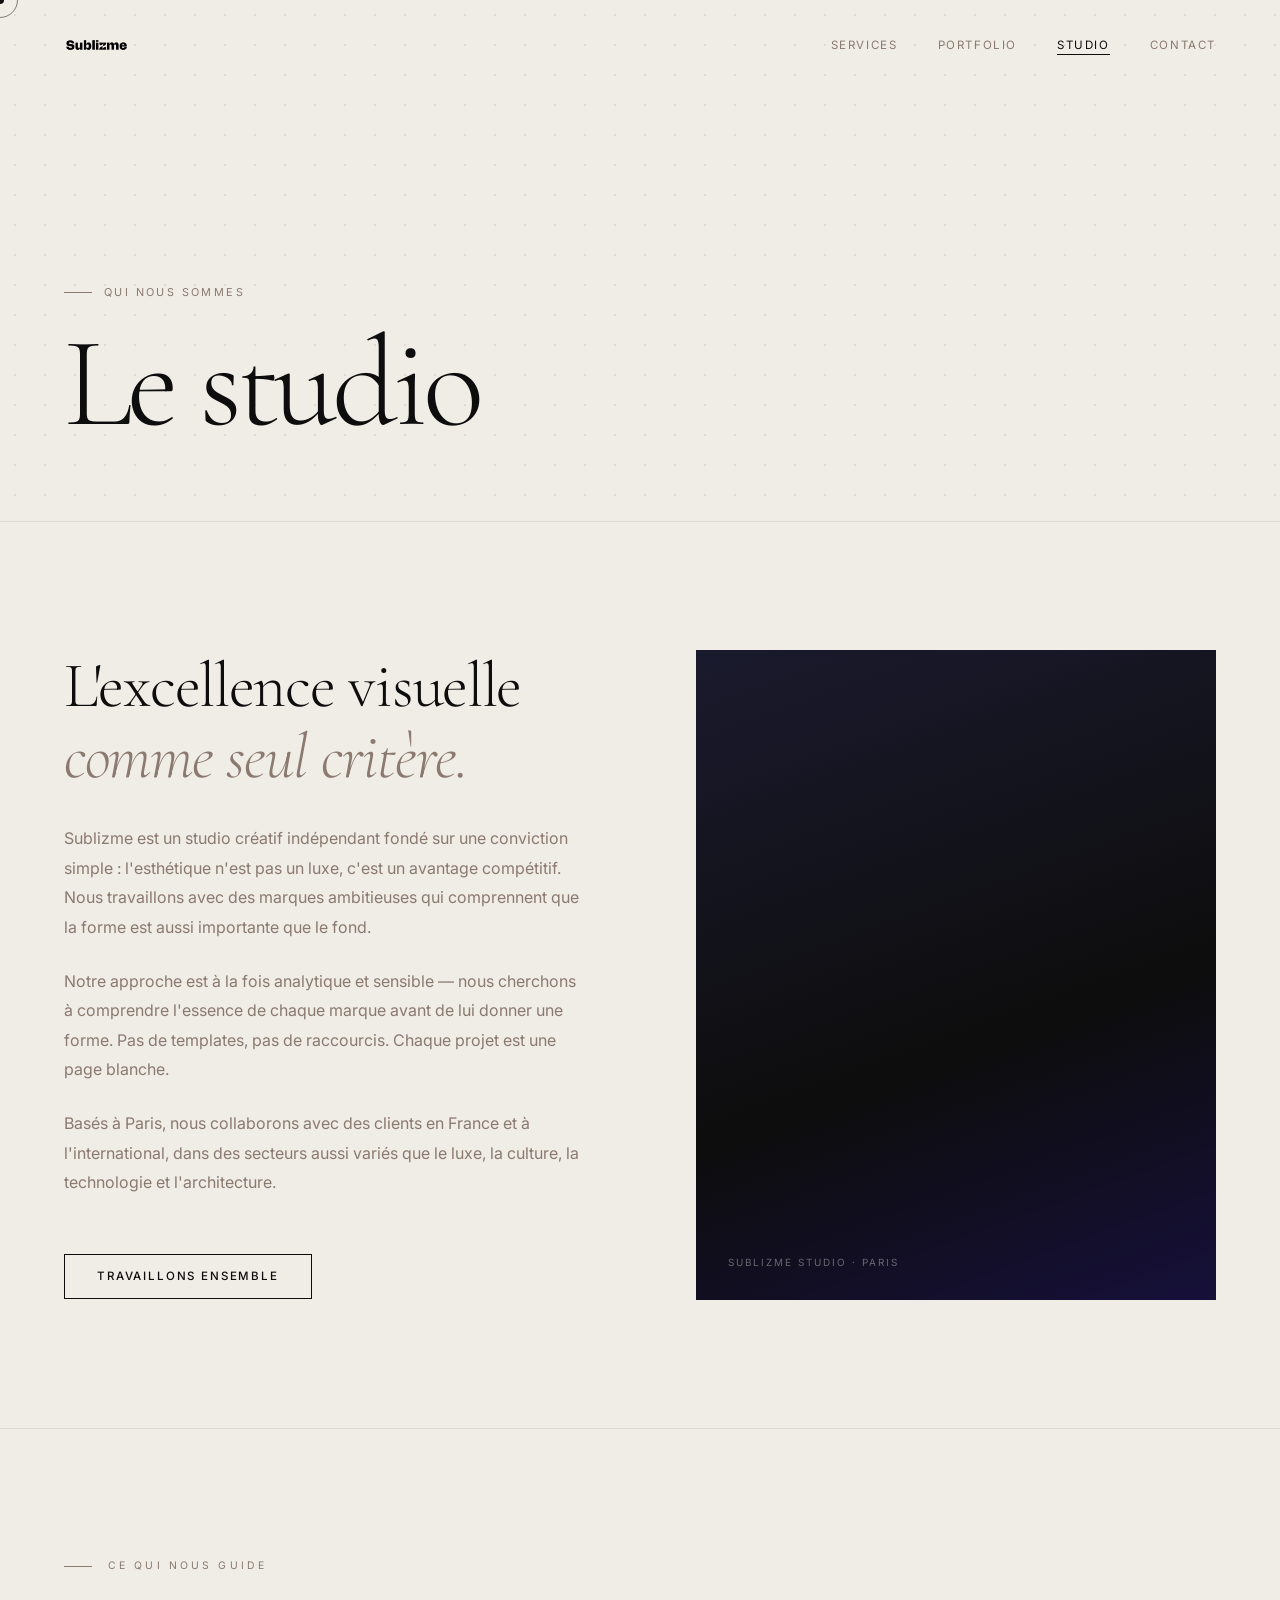
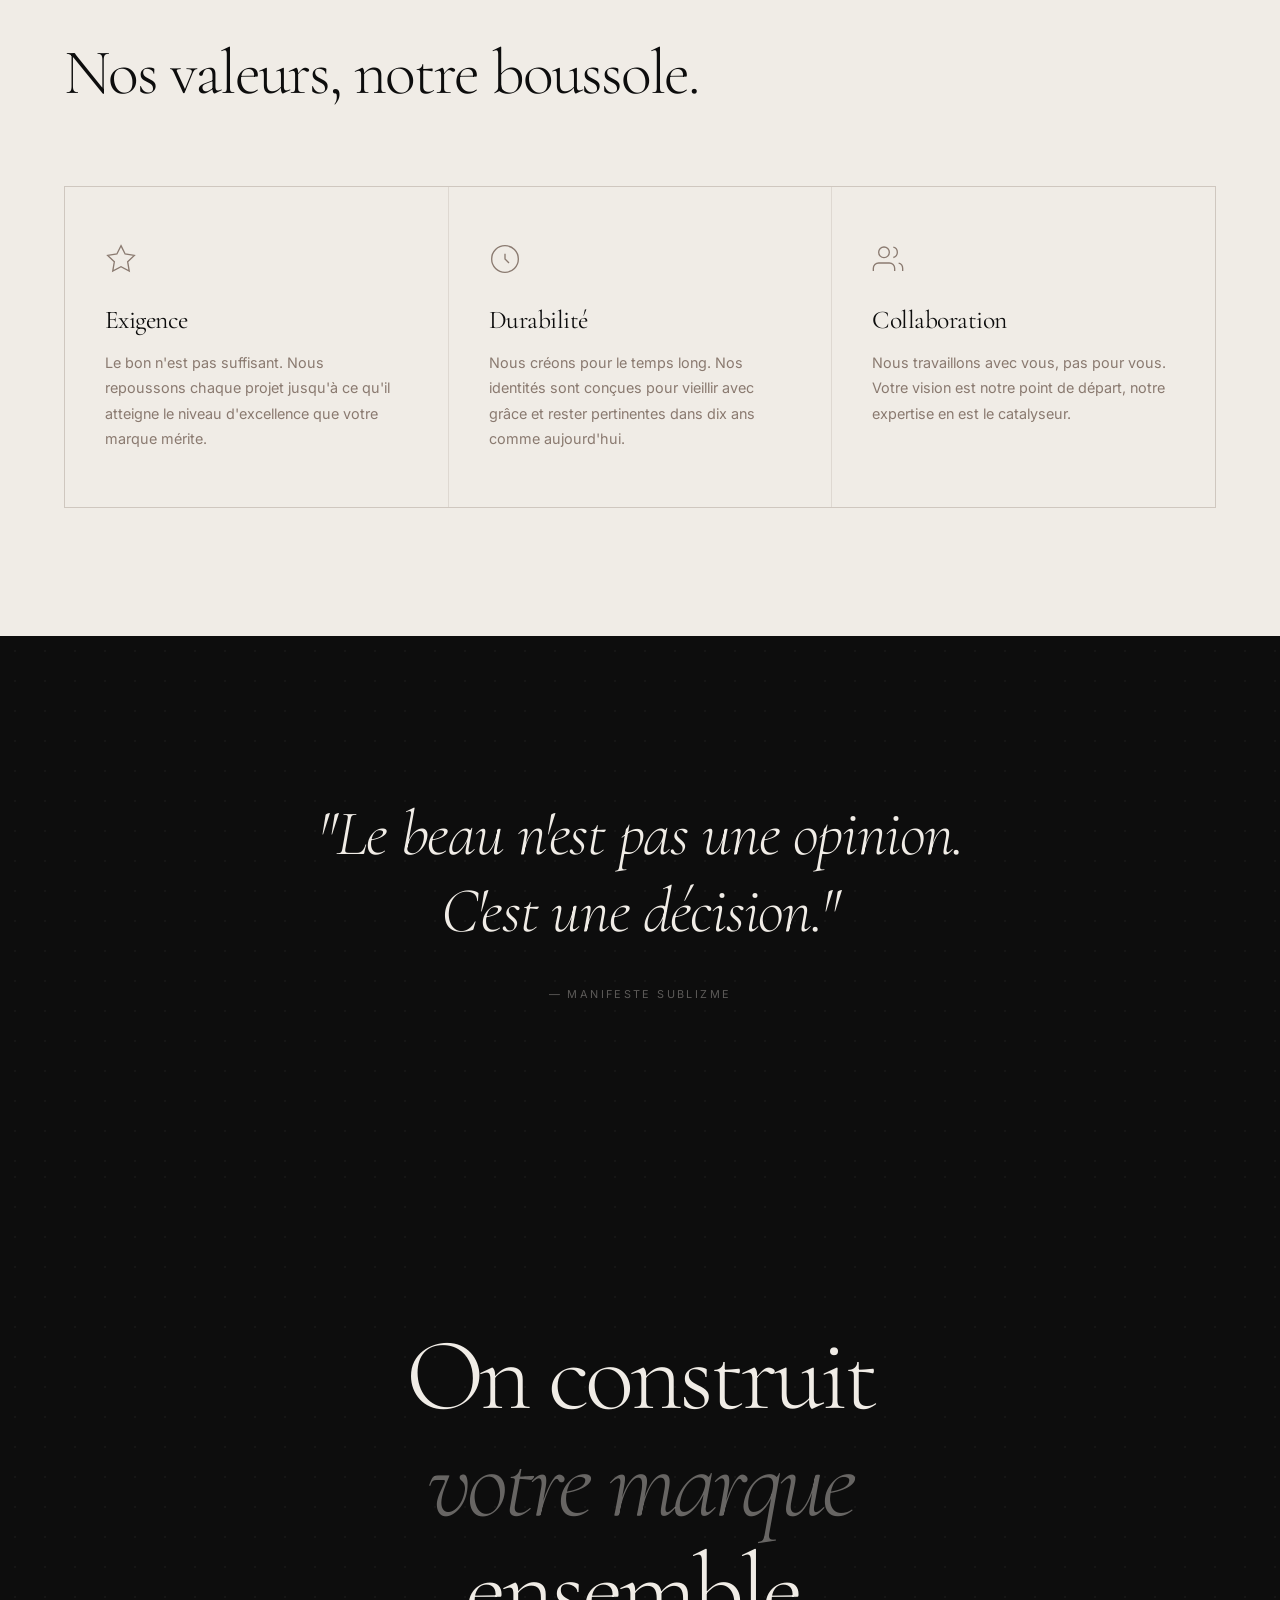
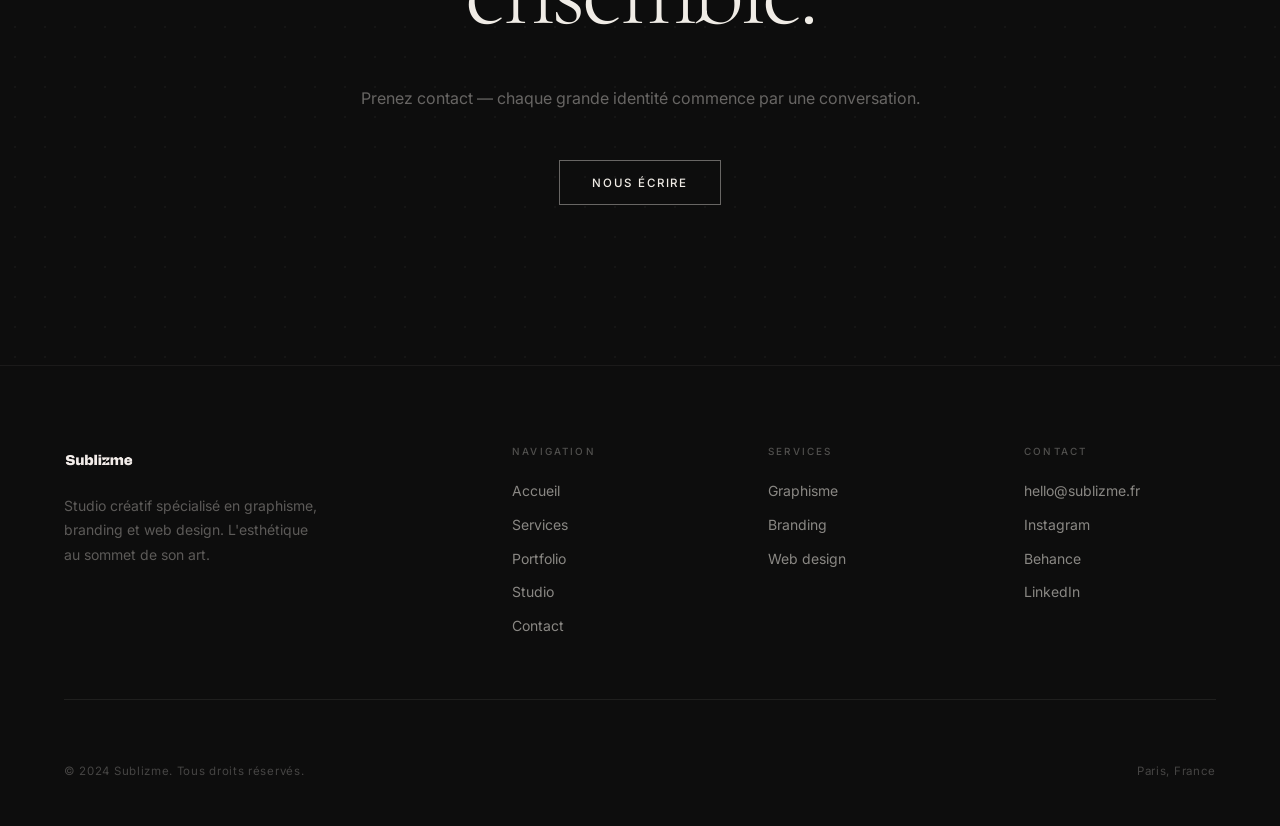
==== commit b0dacb17: "Intègre les vrais logos + favicon" ====
--- a/about.html
+++ b/about.html
@@ -9,6 +9,7 @@
   <link rel="preconnect" href="https://fonts.gstatic.com" crossorigin>
   <link href="https://fonts.googleapis.com/css2?family=Cormorant+Garamond:ital,wght@0,300;0,400;0,500;1,300;1,400&family=Inter:wght@400;500&display=swap" rel="stylesheet">
   <link rel="stylesheet" href="assets/css/style.css">
+  <link rel="icon" type="image/png" href="assets/img/logo-favicon.png">
 </head>
 <body>
 
@@ -17,10 +18,7 @@
 
   <nav>
     <a href="index.html" class="nav-logo">
-      <svg class="spark-icon" viewBox="0 0 20 20" fill="currentColor" aria-hidden="true" width="12" height="12">
-        <path d="M10 0L11.8 8.2L20 10L11.8 11.8L10 20L8.2 11.8L0 10L8.2 8.2L10 0Z"/>
-      </svg>
-      Subli<span class="logo-z">z</span>me
+      <img src="assets/img/logo-noir.png" alt="Sublizme" class="logo-img">
     </a>
     <ul class="nav-links">
       <li><a href="services.html">Services</a></li>
@@ -148,10 +146,7 @@
     <div class="footer-grid">
       <div class="footer-brand">
         <div class="footer-logo">
-          <svg class="spark-icon" viewBox="0 0 20 20" fill="currentColor" aria-hidden="true" width="11" height="11">
-            <path d="M10 0L11.8 8.2L20 10L11.8 11.8L10 20L8.2 11.8L0 10L8.2 8.2L10 0Z"/>
-          </svg>
-          Sublizme
+          <img src="assets/img/logo-blanc.png" alt="Sublizme" class="logo-img">
         </div>
         <p>Studio créatif spécialisé en graphisme, branding et web design. L'esthétique au sommet de son art.</p>
       </div>
--- a/assets/css/style.css
+++ b/assets/css/style.css
@@ -67,29 +67,14 @@
 a { color: inherit; text-decoration: none; }
 img { display: block; width: 100%; }
 
-/* --- Logo Z stylisé --- */
-.logo-z {
-  position: relative;
-  display: inline-block;
-}
-.logo-z::after {
-  content: '';
-  position: absolute;
-  left: -5%;
-  right: -5%;
-  top: 50%;
-  height: 1.5px;
-  background: var(--z-cut-color);
-  transform: rotate(-20deg) translateY(-50%);
-  transform-origin: center;
-  pointer-events: none;
-}
-
-/* --- Spark icon --- */
-.spark-icon {
-  display: inline-block;
-  vertical-align: middle;
-  flex-shrink: 0;
+/* --- Logo image --- */
+.logo-img {
+  height: 26px;
+  width: auto;
+  display: block;
+}
+.footer-logo .logo-img {
+  height: 28px;
 }
 
 /* ================================================================
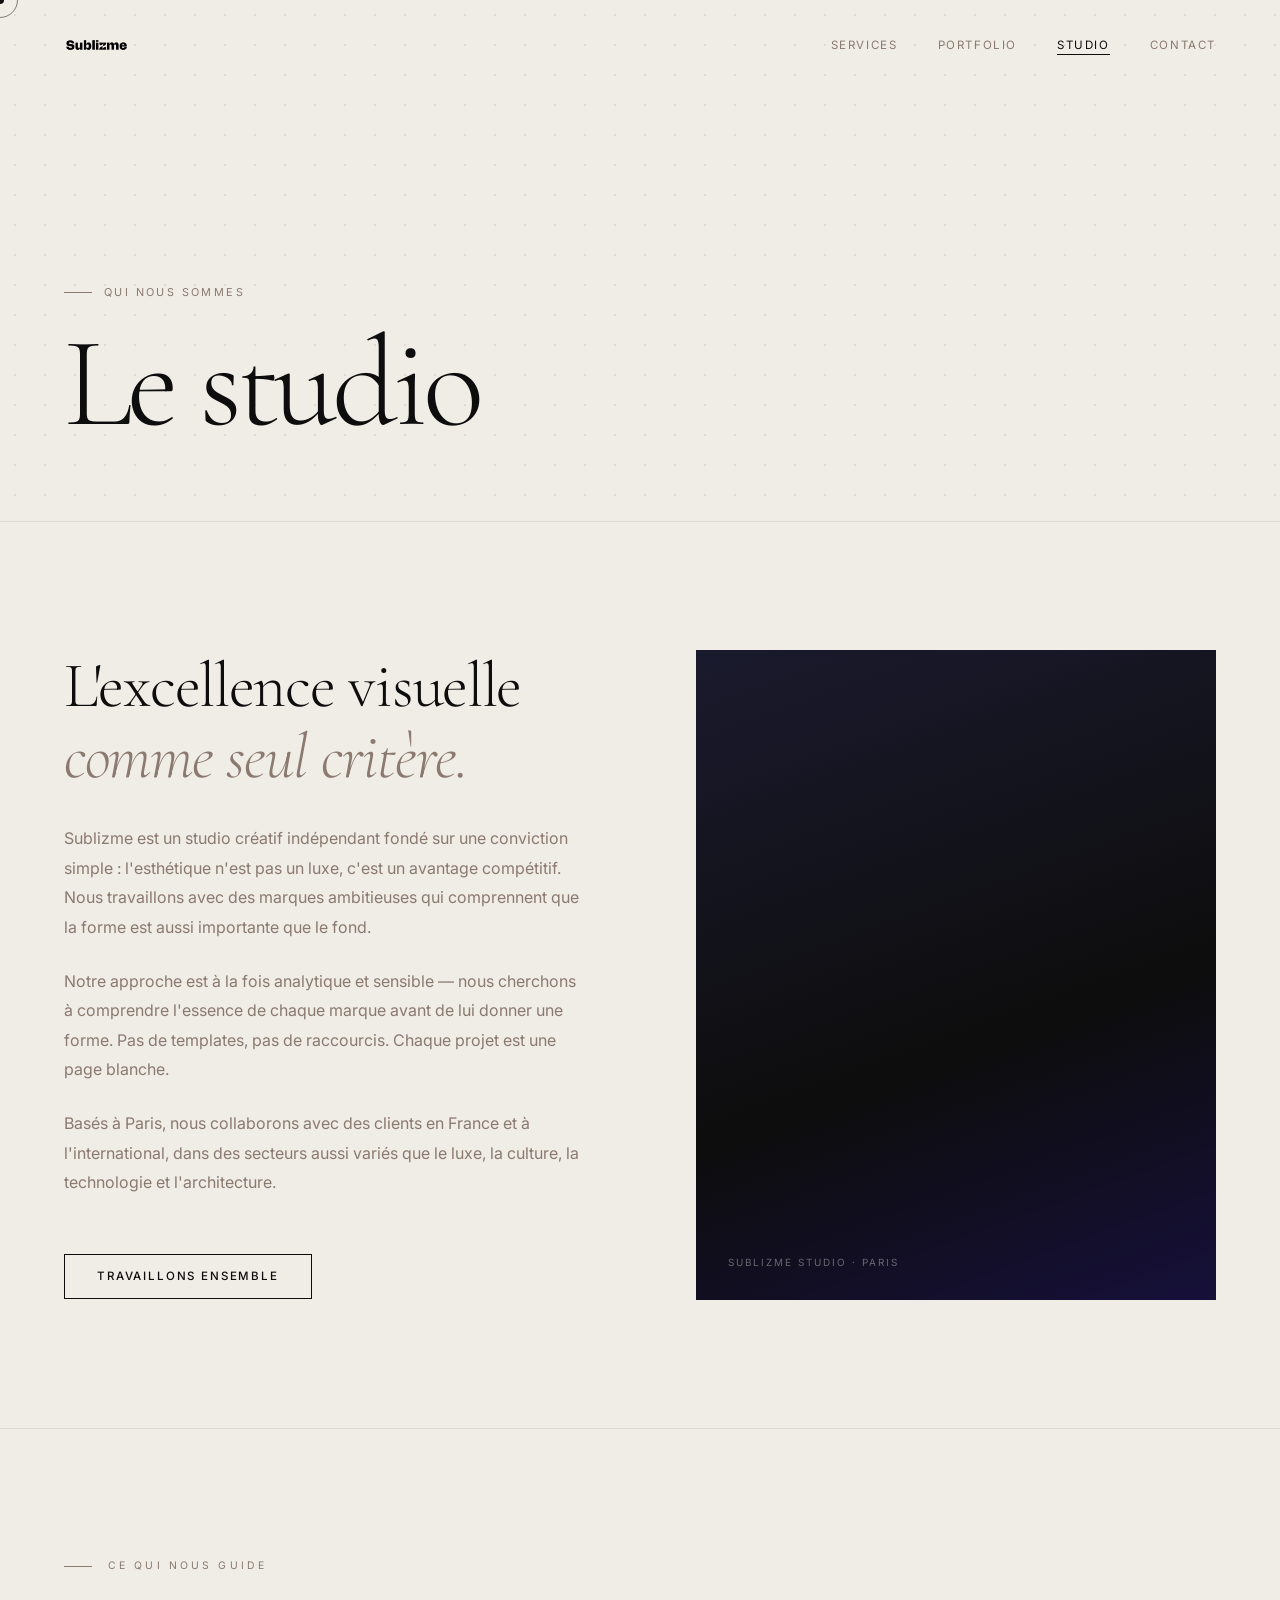
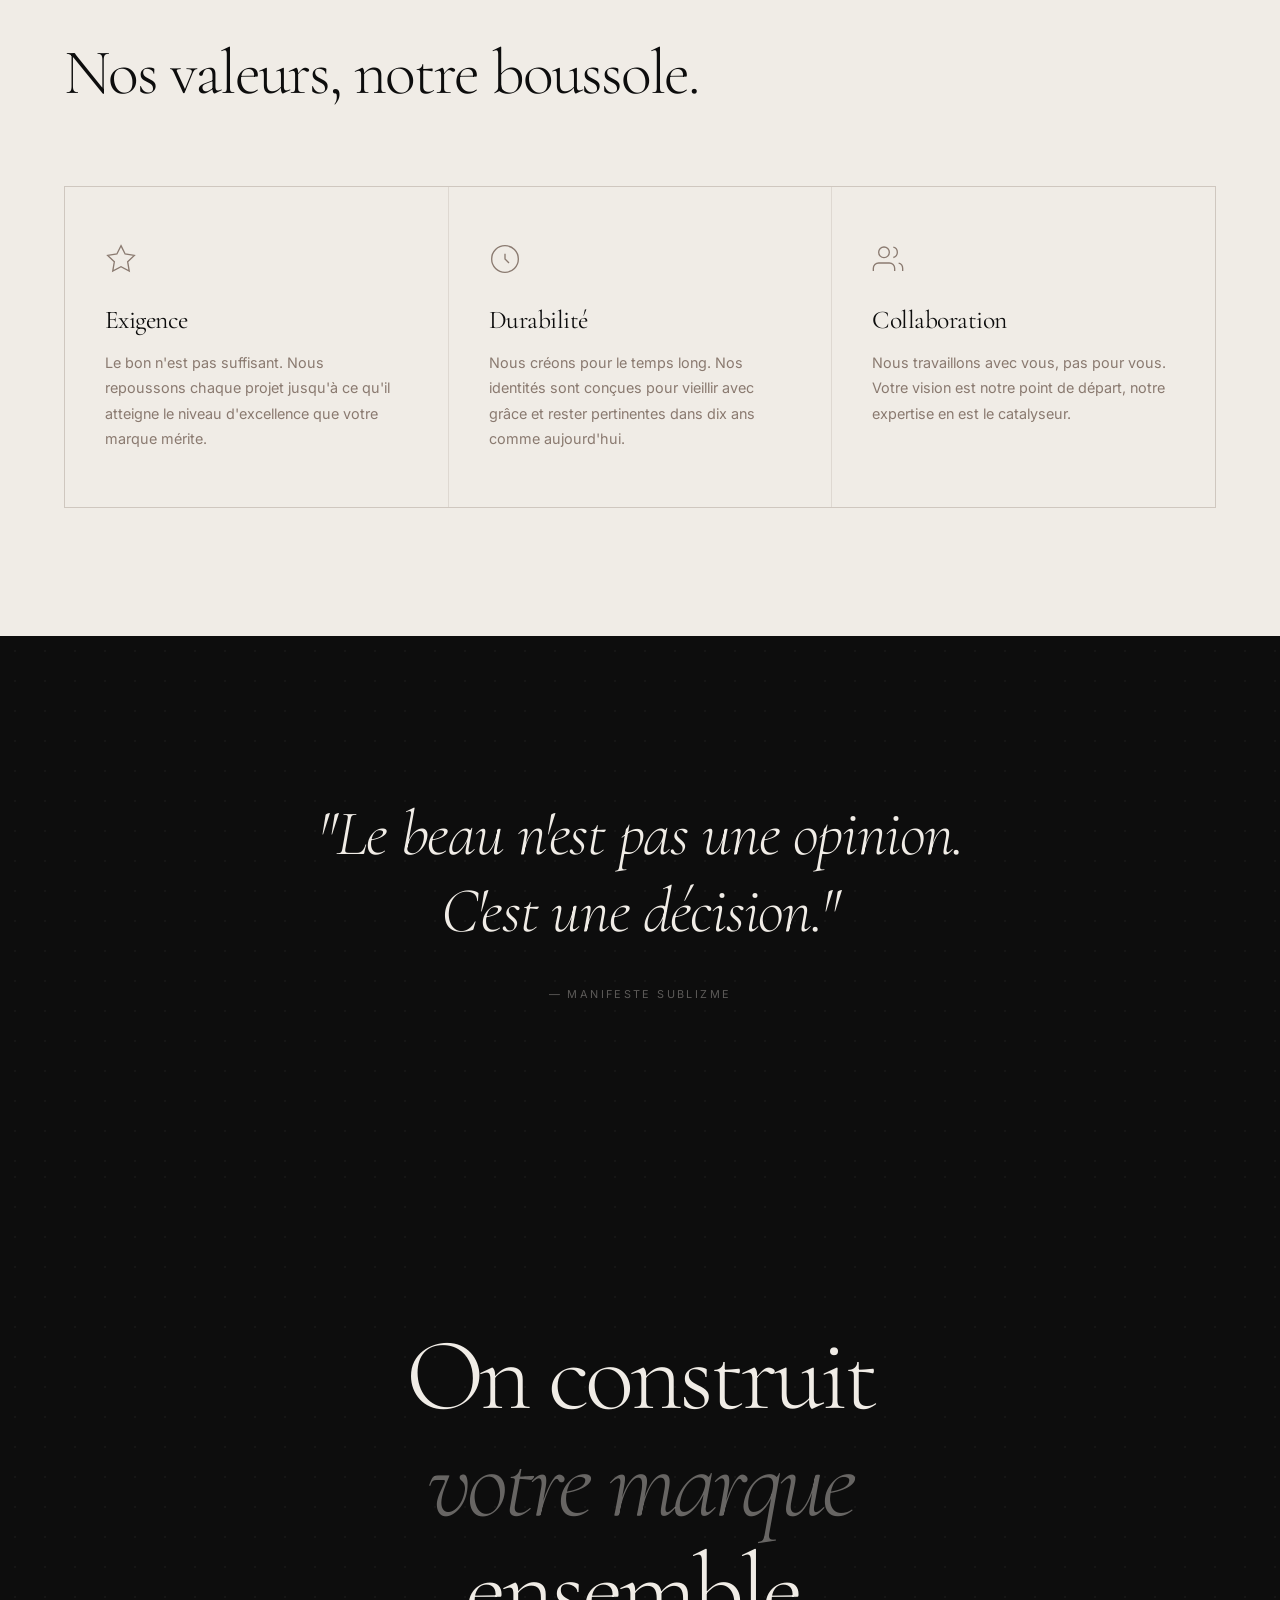
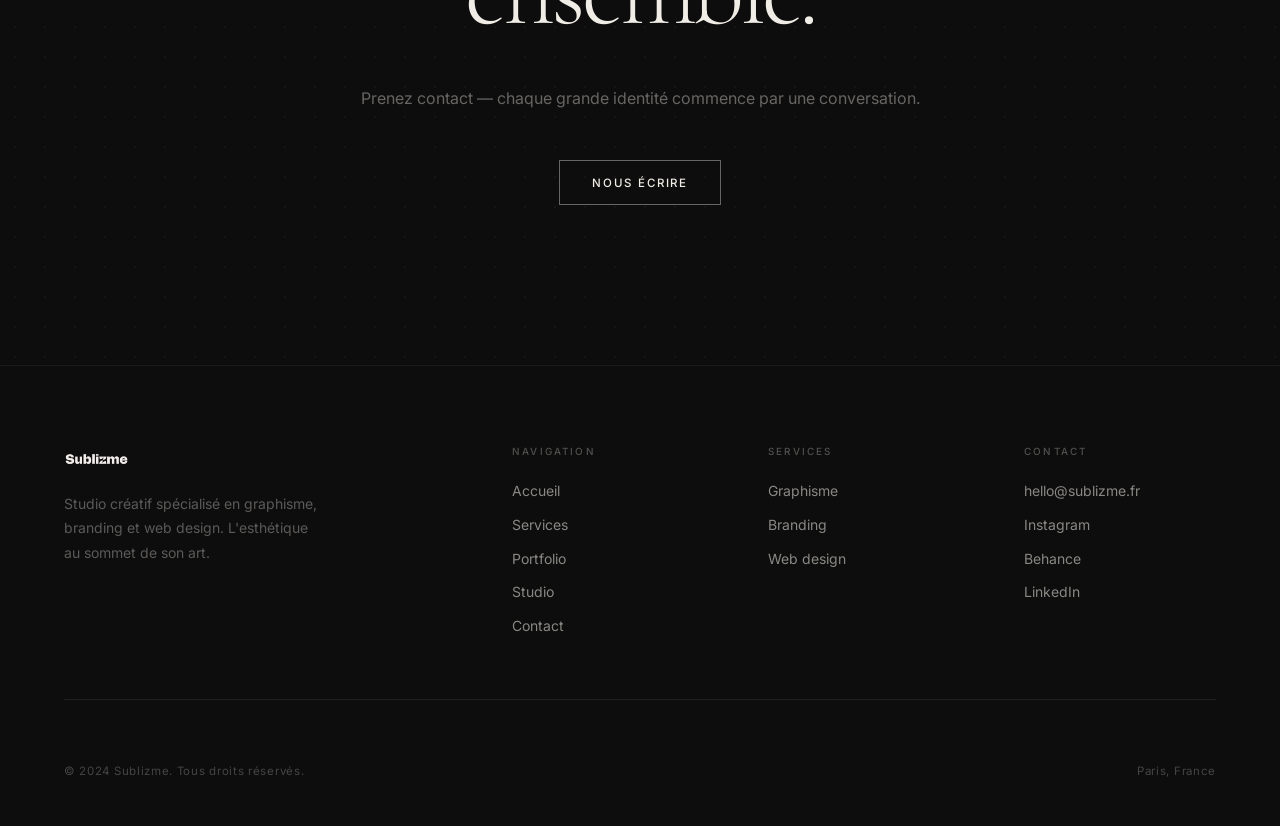
==== commit f9cdb098: "Fix logo: height fixe sur img + !important CSS" ====
--- a/about.html
+++ b/about.html
@@ -18,7 +18,7 @@
 
   <nav>
     <a href="index.html" class="nav-logo">
-      <img src="assets/img/logo-noir.png" alt="Sublizme" class="logo-img">
+      <img src="assets/img/logo-noir.png" alt="Sublizme" class="logo-img" height="26">
     </a>
     <ul class="nav-links">
       <li><a href="services.html">Services</a></li>
@@ -146,7 +146,7 @@
     <div class="footer-grid">
       <div class="footer-brand">
         <div class="footer-logo">
-          <img src="assets/img/logo-blanc.png" alt="Sublizme" class="logo-img">
+          <img src="assets/img/logo-blanc.png" alt="Sublizme" class="logo-img" height="26">
         </div>
         <p>Studio créatif spécialisé en graphisme, branding et web design. L'esthétique au sommet de son art.</p>
       </div>
--- a/assets/css/style.css
+++ b/assets/css/style.css
@@ -68,13 +68,13 @@
 img { display: block; width: 100%; }
 
 /* --- Logo image --- */
-.logo-img {
-  height: 26px;
-  width: auto;
+.nav-logo .logo-img,
+.footer-logo .logo-img {
+  height: 26px !important;
+  width: auto !important;
+  max-width: 140px !important;
   display: block;
-}
-.footer-logo .logo-img {
-  height: 28px;
+  object-fit: contain;
 }
 
 /* ================================================================
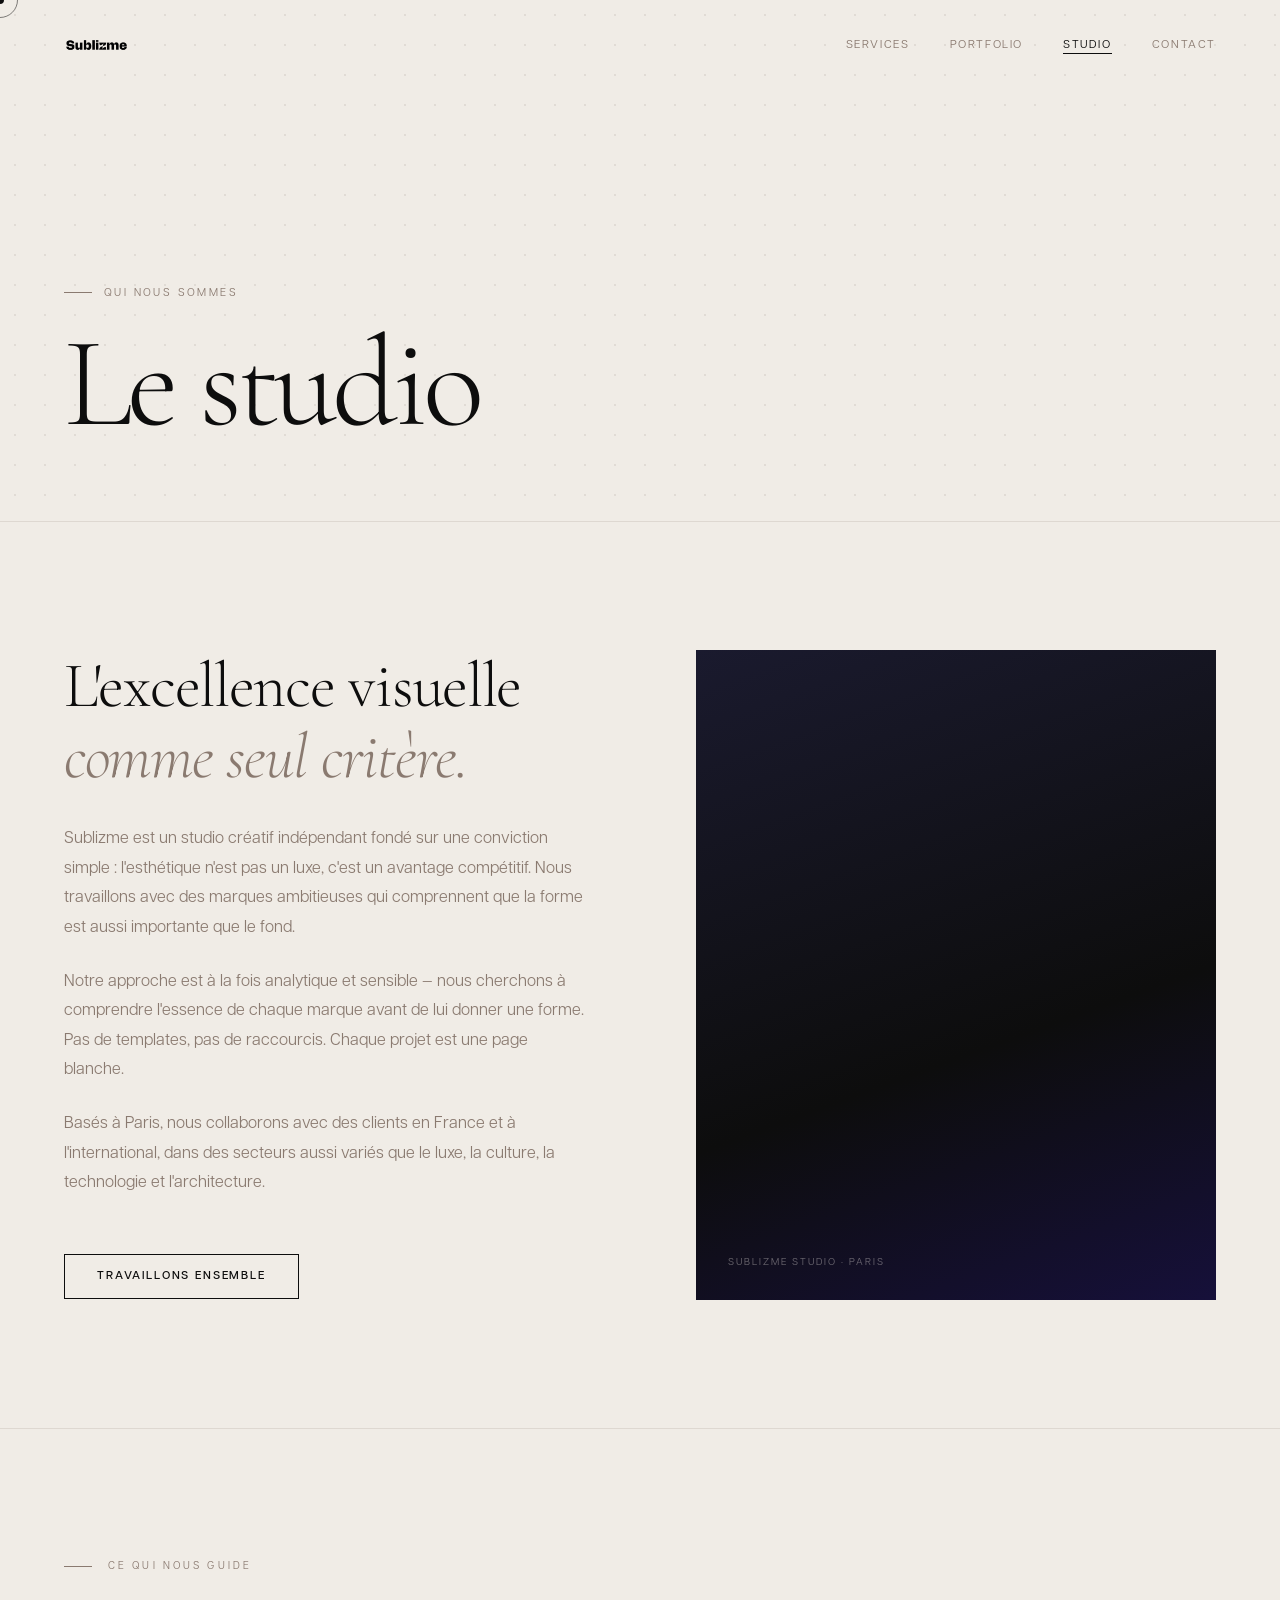
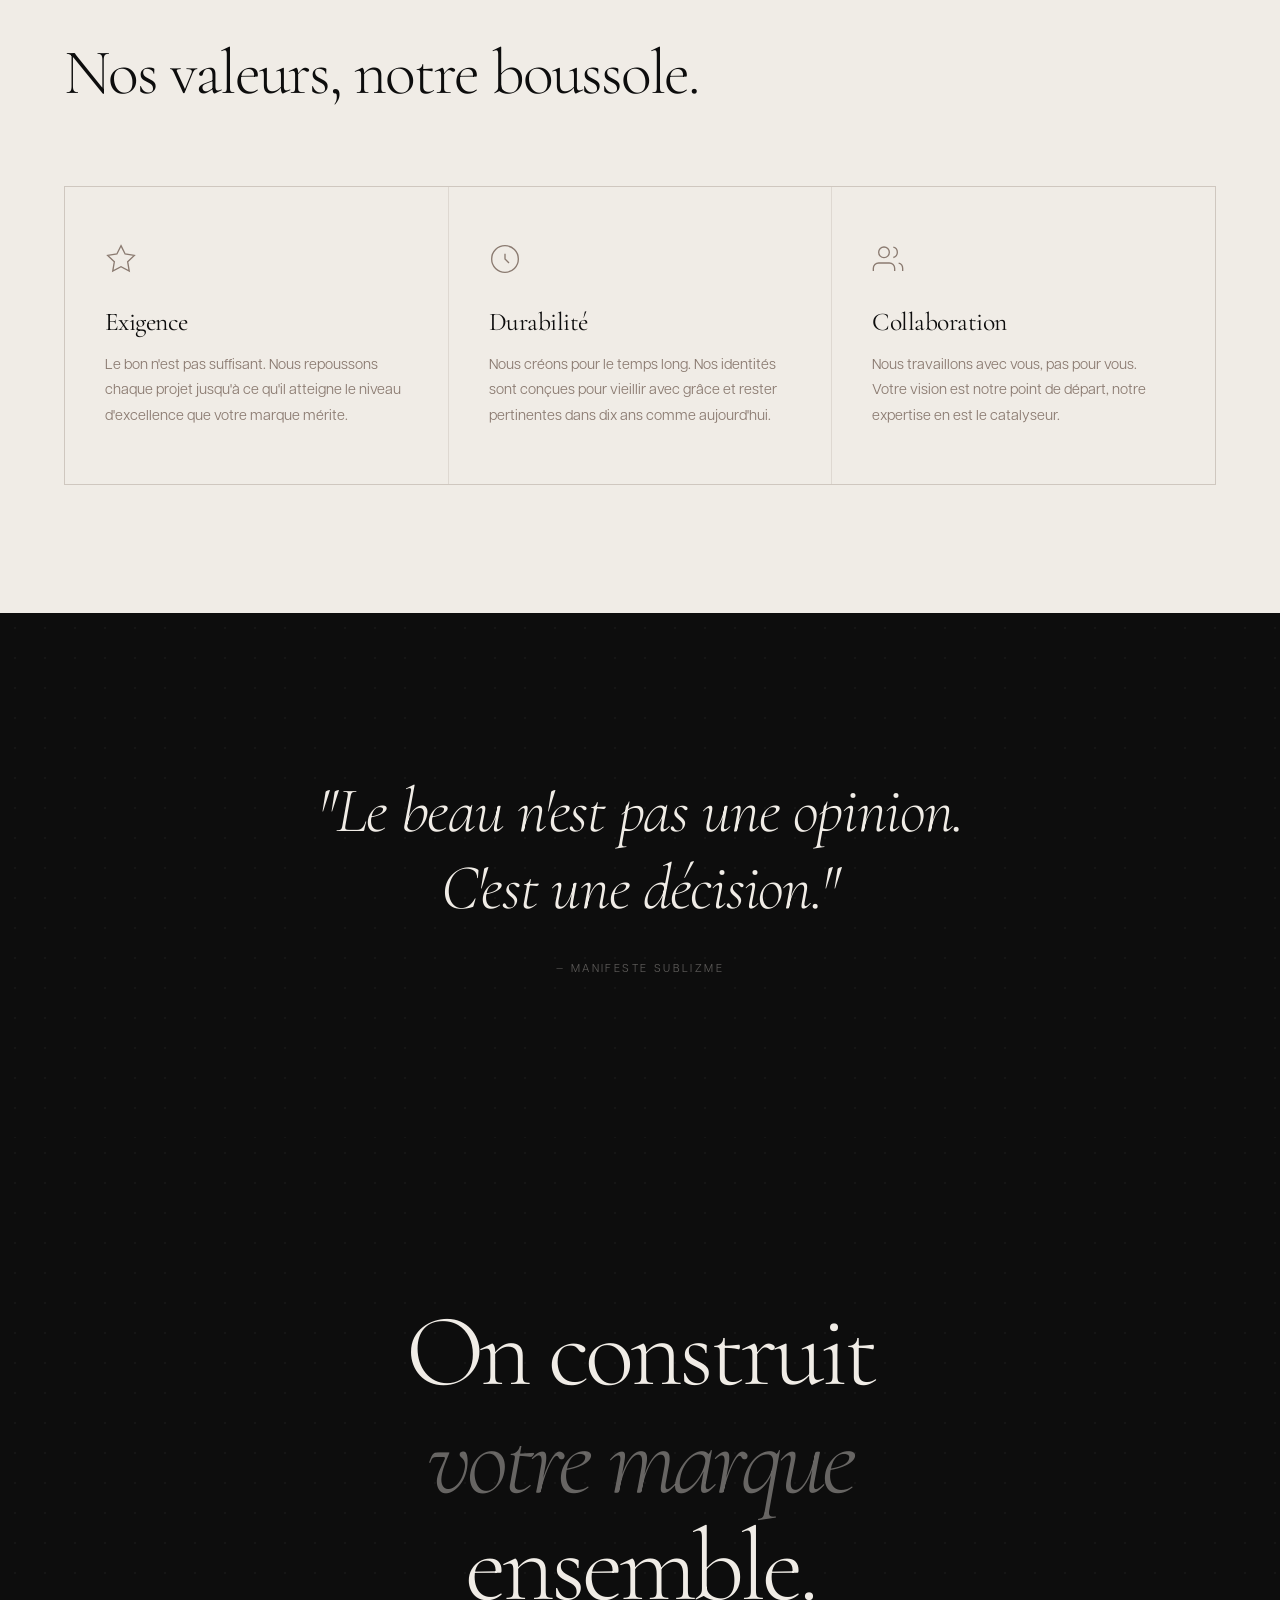
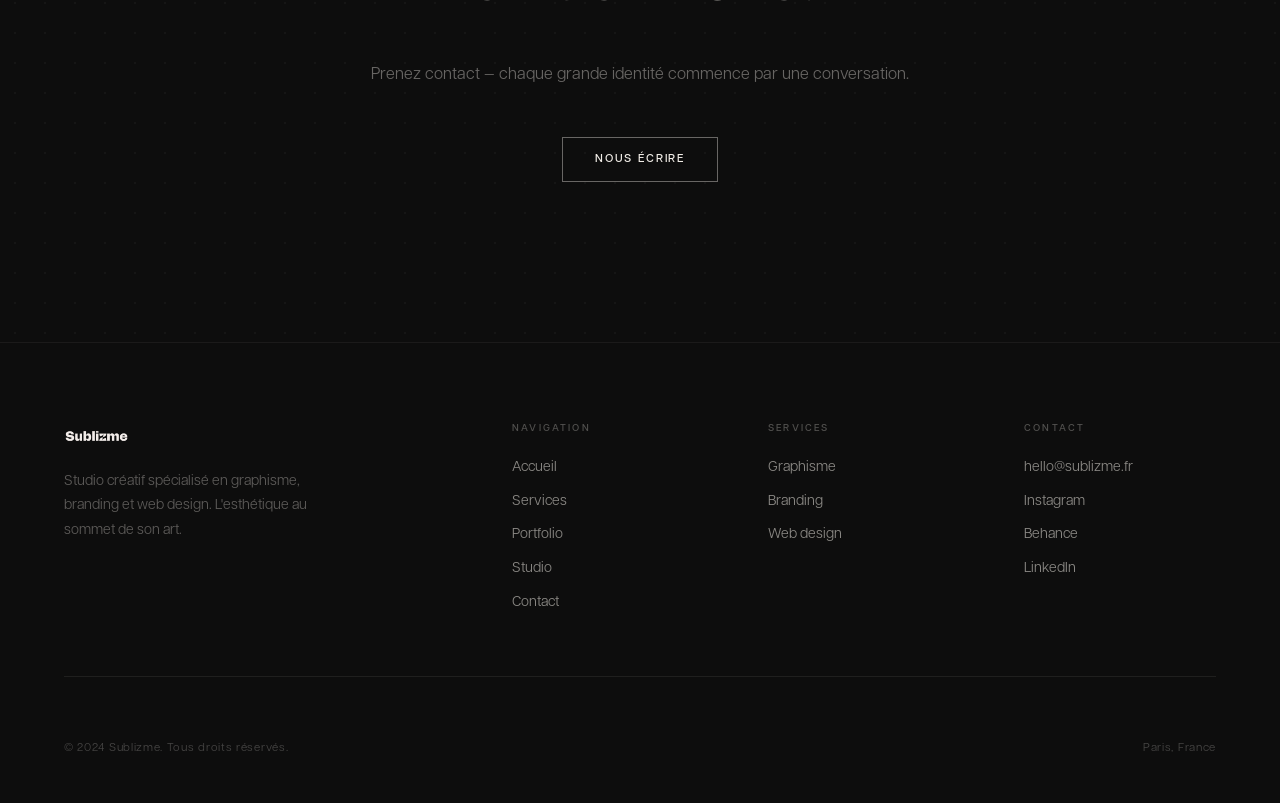
==== commit 0d72eade: "Typographie: intègre Articulat CF (auto-hébergée) + mix avec Cormorant" ====
--- a/about.html
+++ b/about.html
@@ -7,7 +7,7 @@
   <title>Studio — Sublizme</title>
   <link rel="preconnect" href="https://fonts.googleapis.com">
   <link rel="preconnect" href="https://fonts.gstatic.com" crossorigin>
-  <link href="https://fonts.googleapis.com/css2?family=Cormorant+Garamond:ital,wght@0,300;0,400;0,500;1,300;1,400&family=Inter:wght@400;500&display=swap" rel="stylesheet">
+  <link href="https://fonts.googleapis.com/css2?family=Cormorant+Garamond:ital,wght@0,300;0,400;0,500;1,300;1,400&display=swap" rel="stylesheet">
   <link rel="stylesheet" href="assets/css/style.css">
   <link rel="icon" type="image/png" href="assets/img/logo-favicon.png">
 </head>
--- a/assets/css/style.css
+++ b/assets/css/style.css
@@ -1,6 +1,43 @@
 /* ================================================================
    SUBLIZME — Studio Créatif
    ================================================================ */
+
+/* --- Articulat CF --- */
+@font-face {
+  font-family: 'Articulat CF';
+  src: url('../fonts/ArticulatCF-Light.otf') format('opentype');
+  font-weight: 300;
+  font-style: normal;
+  font-display: swap;
+}
+@font-face {
+  font-family: 'Articulat CF';
+  src: url('../fonts/ArticulatCF-Normal.otf') format('opentype');
+  font-weight: 400;
+  font-style: normal;
+  font-display: swap;
+}
+@font-face {
+  font-family: 'Articulat CF';
+  src: url('../fonts/ArticulatCF-Medium.otf') format('opentype');
+  font-weight: 500;
+  font-style: normal;
+  font-display: swap;
+}
+@font-face {
+  font-family: 'Articulat CF';
+  src: url('../fonts/ArticulatCF-DemiBold.otf') format('opentype');
+  font-weight: 600;
+  font-style: normal;
+  font-display: swap;
+}
+@font-face {
+  font-family: 'Articulat CF';
+  src: url('../fonts/ArticulatCF-Bold.otf') format('opentype');
+  font-weight: 700;
+  font-style: normal;
+  font-display: swap;
+}
 
 /* --- Variables & Reset --- */
 :root {
@@ -23,7 +60,7 @@
 }
 
 body {
-  font-family: 'Inter', sans-serif;
+  font-family: 'Articulat CF', sans-serif;
   background: var(--cream);
   color: var(--black);
   overflow-x: hidden;
@@ -203,7 +240,7 @@
   font-size: 0.72rem;
   letter-spacing: 0.16em;
   text-transform: uppercase;
-  font-family: 'Inter', sans-serif;
+  font-family: 'Articulat CF', sans-serif;
   font-weight: 500;
   border: 1px solid currentColor;
   background: transparent;
@@ -387,7 +424,7 @@
   letter-spacing: 0.22em;
   color: var(--taupe);
   margin-bottom: 2rem;
-  font-family: 'Inter', sans-serif;
+  font-family: 'Articulat CF', sans-serif;
   transition: color 0.5s;
 }
 .service-icon {
@@ -584,7 +621,7 @@
 .footer-brand p { font-size: 0.875rem; color: rgba(240,236,230,0.35); max-width: 260px; }
 
 .footer-col h4 {
-  font-family: 'Inter', sans-serif;
+  font-family: 'Articulat CF', sans-serif;
   font-size: 0.62rem;
   letter-spacing: 0.22em;
   text-transform: uppercase;
@@ -861,7 +898,7 @@
   background: transparent;
   color: var(--taupe);
   cursor: none;
-  font-family: 'Inter', sans-serif;
+  font-family: 'Articulat CF', sans-serif;
   transition: background 0.3s, color 0.3s, border-color 0.3s;
 }
 .filter-btn:hover,
@@ -989,7 +1026,7 @@
   border-bottom: 1px solid rgba(138,122,112,0.35);
   padding: 0.75rem 0;
   font-size: 1rem;
-  font-family: 'Inter', sans-serif;
+  font-family: 'Articulat CF', sans-serif;
   color: var(--black);
   outline: none;
   transition: border-color 0.3s;
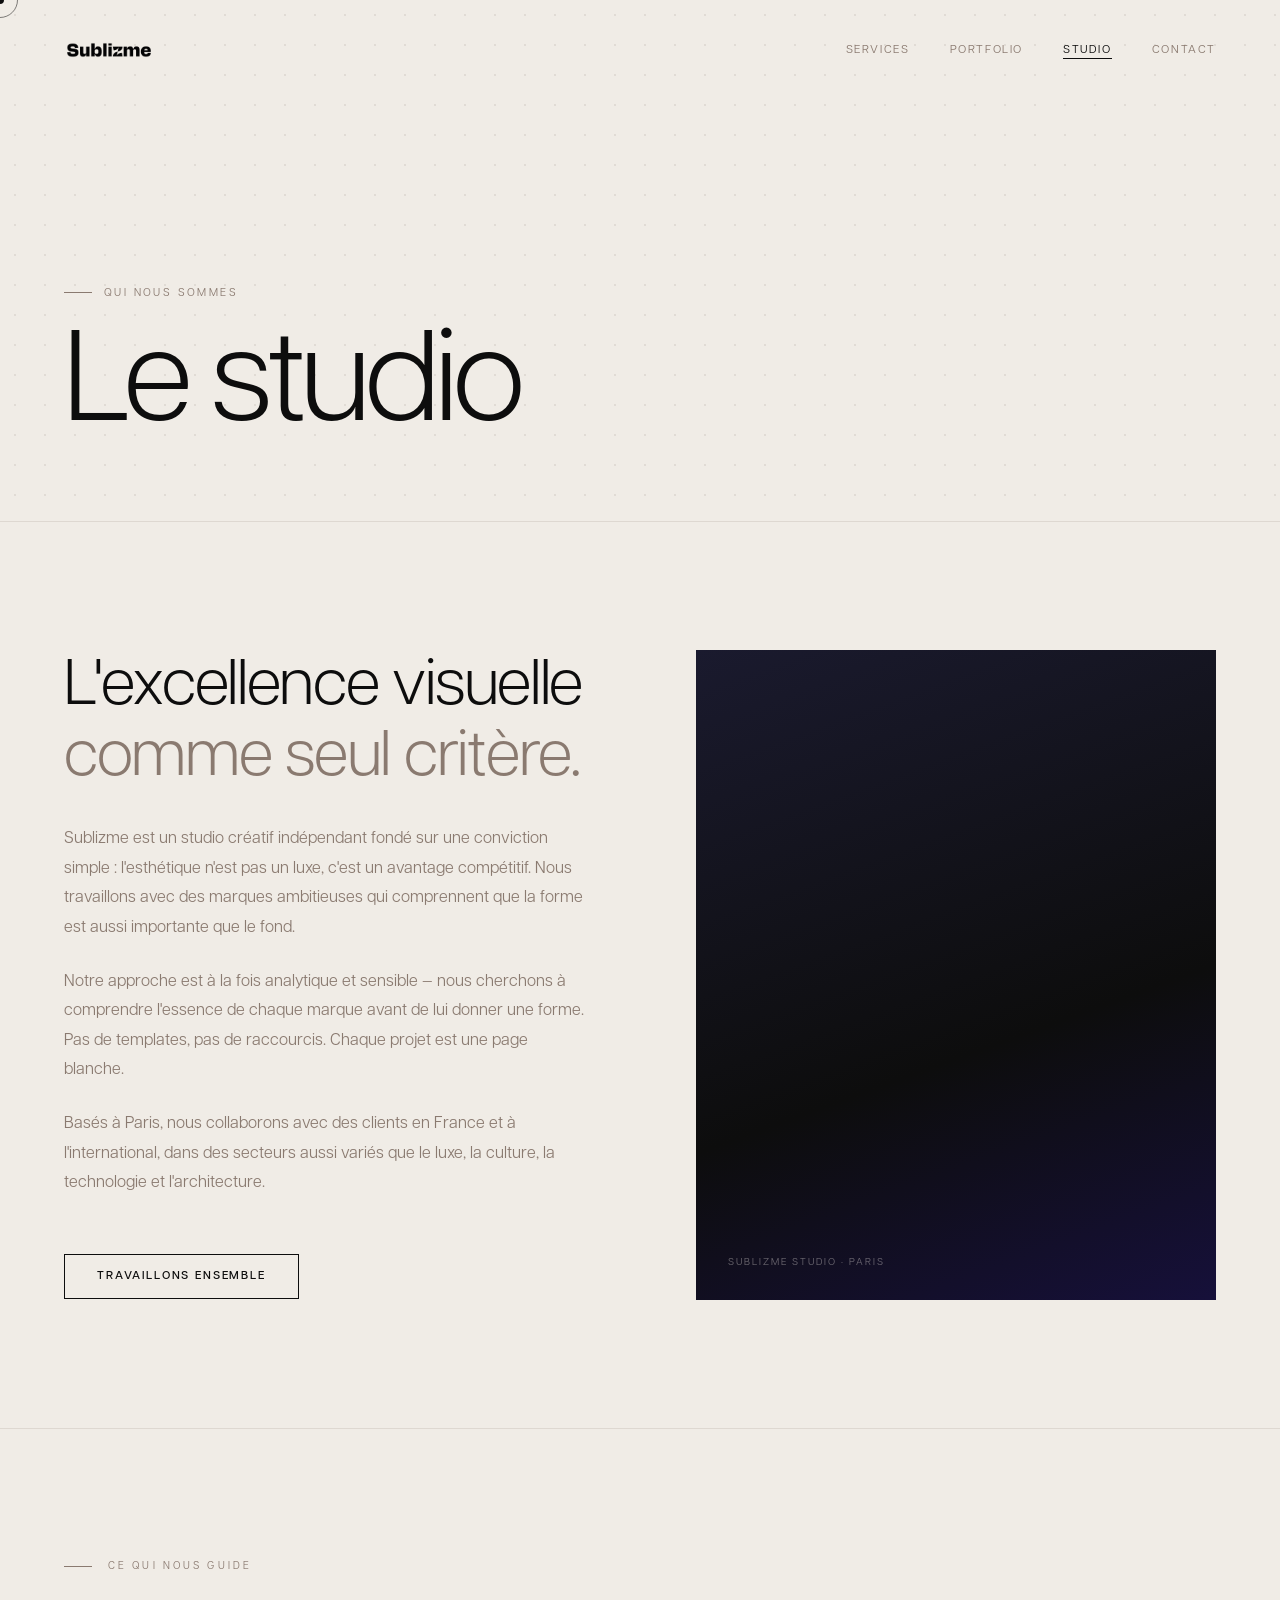
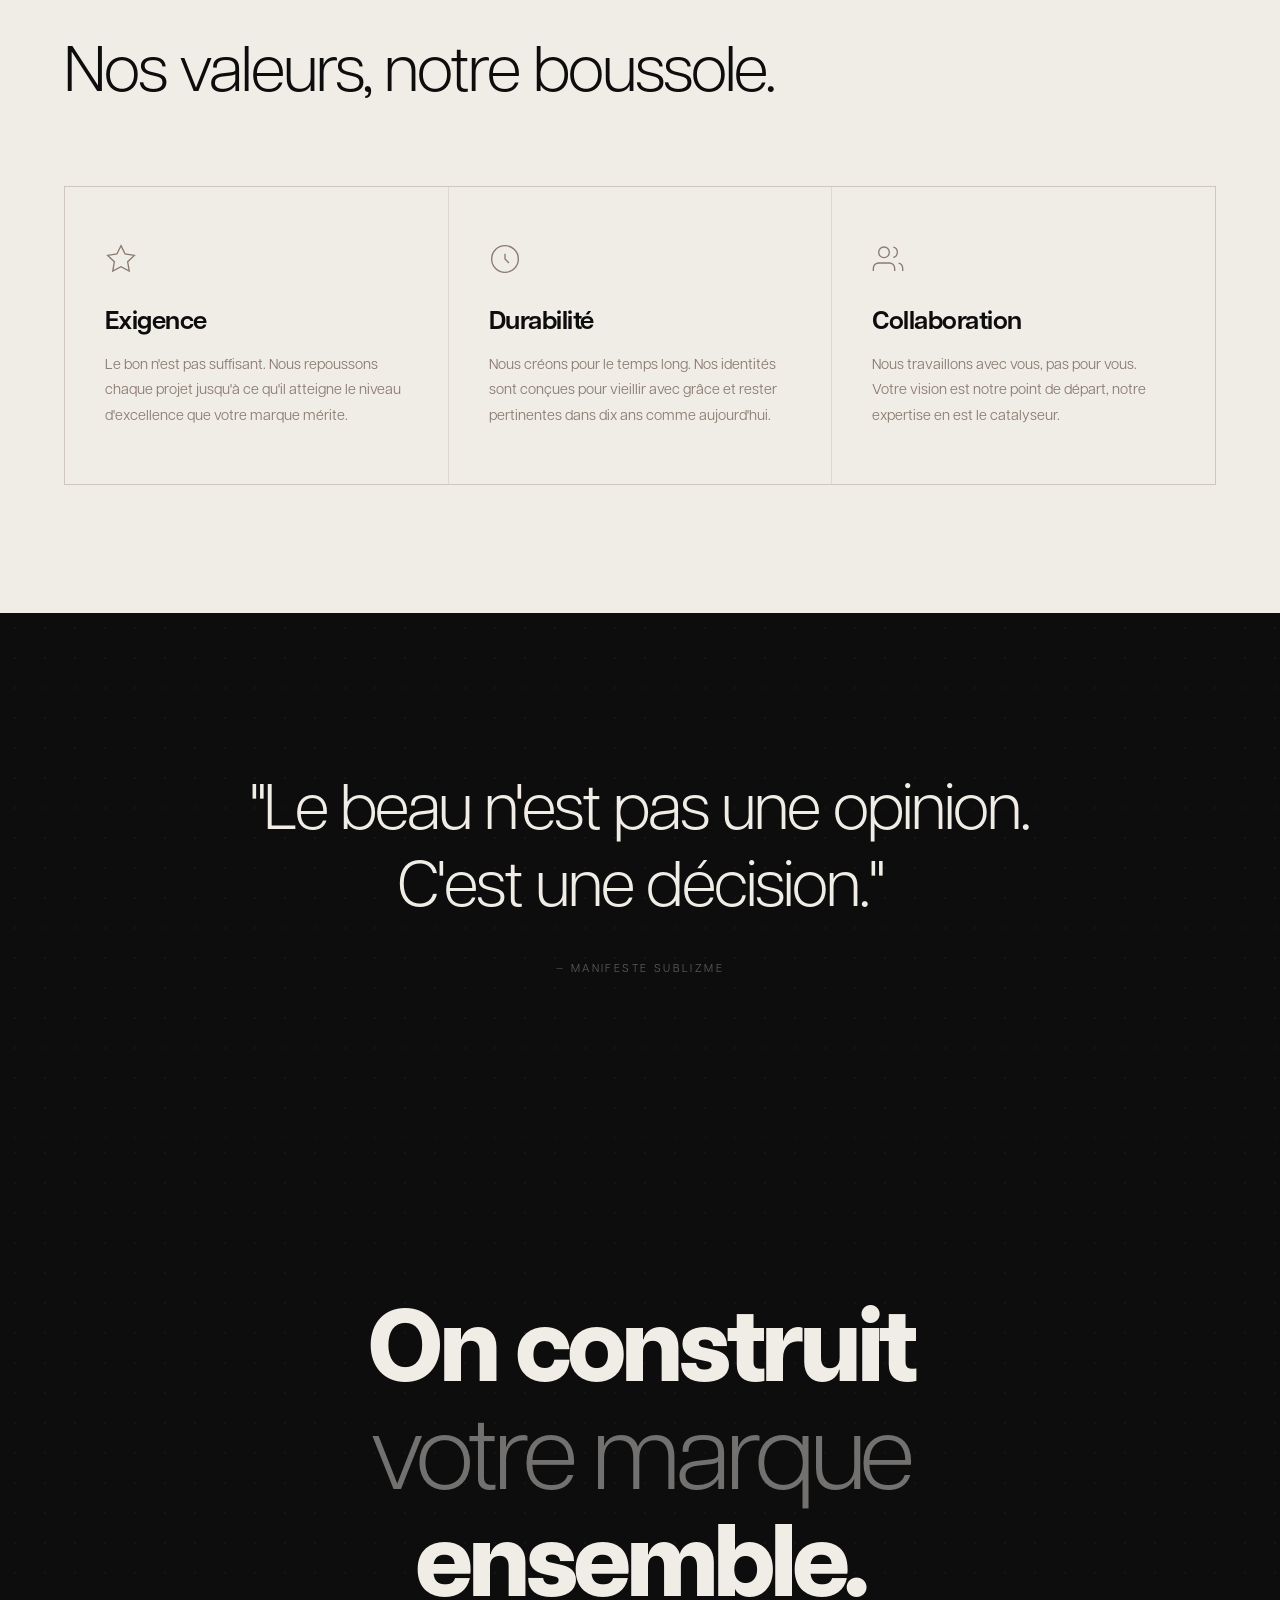
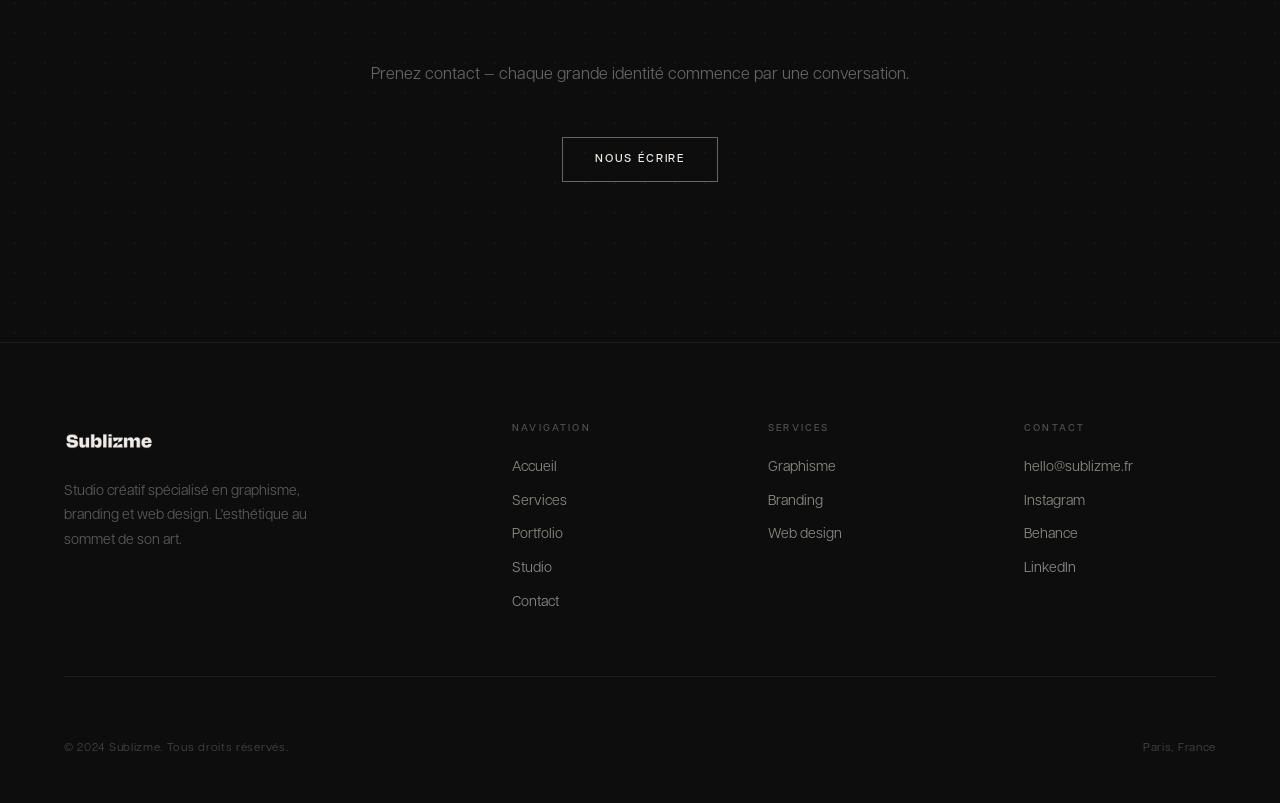
==== commit c5b11af4: "Typographie Articulat CF only — bold/light contrast - Suppression de Cormorant Garamond (Google Font" ====
--- a/about.html
+++ b/about.html
@@ -5,9 +5,6 @@
   <meta name="viewport" content="width=device-width, initial-scale=1.0">
   <meta name="description" content="Sublizme — Le studio, la philosophie. Un regard singulier sur la création visuelle haut de gamme.">
   <title>Studio — Sublizme</title>
-  <link rel="preconnect" href="https://fonts.googleapis.com">
-  <link rel="preconnect" href="https://fonts.gstatic.com" crossorigin>
-  <link href="https://fonts.googleapis.com/css2?family=Cormorant+Garamond:ital,wght@0,300;0,400;0,500;1,300;1,400&display=swap" rel="stylesheet">
   <link rel="stylesheet" href="assets/css/style.css">
   <link rel="icon" type="image/png" href="assets/img/logo-favicon.png">
 </head>
@@ -54,7 +51,7 @@
       <div class="about-text reveal">
         <h2>
           L'excellence visuelle<br>
-          <em style="font-style:italic; color:var(--taupe)">comme seul critère.</em>
+          <em style="font-style:normal; font-weight:300; color:var(--taupe)">comme seul critère.</em>
         </h2>
         <p>
           Sublizme est un studio créatif indépendant fondé sur une conviction simple :
--- a/assets/css/style.css
+++ b/assets/css/style.css
@@ -35,6 +35,20 @@
   font-family: 'Articulat CF';
   src: url('../fonts/ArticulatCF-Bold.otf') format('opentype');
   font-weight: 700;
+  font-style: normal;
+  font-display: swap;
+}
+@font-face {
+  font-family: 'Articulat CF';
+  src: url('../fonts/ArticulatCF-ExtraBold.otf') format('opentype');
+  font-weight: 800;
+  font-style: normal;
+  font-display: swap;
+}
+@font-face {
+  font-family: 'Articulat CF';
+  src: url('../fonts/ArticulatCF-Heavy.otf') format('opentype');
+  font-weight: 900;
   font-style: normal;
   font-display: swap;
 }
@@ -95,11 +109,17 @@
 
 /* --- Typography --- */
 h1, h2, h3, h4, h5 {
-  font-family: 'Cormorant Garamond', serif;
+  font-family: 'Articulat CF', sans-serif;
   font-weight: 300;
   line-height: 1.05;
   letter-spacing: -0.02em;
 }
+.section-title      { font-weight: 700; letter-spacing: -0.03em; }
+.page-header h1     { font-weight: 800; line-height: 0.88; letter-spacing: -0.04em; }
+.process-step h3    { font-weight: 600; letter-spacing: -0.02em; }
+.value-item h3      { font-weight: 600; letter-spacing: -0.02em; }
+.stat-num           { font-weight: 300; letter-spacing: -0.04em; }
+
 p { line-height: 1.75; color: var(--taupe); }
 a { color: inherit; text-decoration: none; }
 img { display: block; width: 100%; }
@@ -107,9 +127,9 @@
 /* --- Logo image --- */
 .nav-logo .logo-img,
 .footer-logo .logo-img {
-  height: 26px !important;
+  height: 36px !important;
   width: auto !important;
-  max-width: 140px !important;
+  max-width: 200px !important;
   display: block;
   object-fit: contain;
 }
@@ -136,7 +156,7 @@
 }
 
 .nav-logo {
-  font-family: 'Cormorant Garamond', serif;
+  font-family: 'Articulat CF', sans-serif;
   font-size: 1.4rem;
   font-weight: 500;
   letter-spacing: 0.04em;
@@ -219,7 +239,7 @@
 }
 .nav-mobile.open { opacity: 1; visibility: visible; }
 .nav-mobile a {
-  font-family: 'Cormorant Garamond', serif;
+  font-family: 'Articulat CF', sans-serif;
   font-size: 3rem;
   font-weight: 300;
   color: rgba(240,236,230,0.4);
@@ -331,8 +351,8 @@
 
 .hero h1 {
   font-size: clamp(5rem, 13vw, 14rem);
-  font-weight: 300;
-  letter-spacing: -0.04em;
+  font-weight: 800;
+  letter-spacing: -0.05em;
   line-height: 0.88;
   margin-bottom: 3.5rem;
 }
@@ -436,7 +456,7 @@
 .service-card:hover .service-icon { color: rgba(138,122,112,0.7); }
 
 .service-title {
-  font-family: 'Cormorant Garamond', serif;
+  font-family: 'Articulat CF', sans-serif;
   font-size: 1.9rem;
   font-weight: 400;
   margin-bottom: 1rem;
@@ -507,7 +527,7 @@
   align-items: center;
 }
 .work-title {
-  font-family: 'Cormorant Garamond', serif;
+  font-family: 'Articulat CF', sans-serif;
   font-size: 1.15rem;
   font-weight: 400;
 }
@@ -536,7 +556,7 @@
   text-align: center;
 }
 .stat-num {
-  font-family: 'Cormorant Garamond', serif;
+  font-family: 'Articulat CF', sans-serif;
   font-size: clamp(3rem, 5vw, 5rem);
   font-weight: 300;
   letter-spacing: -0.04em;
@@ -571,15 +591,16 @@
 }
 .cta-section h2 {
   font-size: clamp(3rem, 8vw, 9rem);
-  font-weight: 300;
-  letter-spacing: -0.04em;
+  font-weight: 800;
+  letter-spacing: -0.05em;
   margin-bottom: 2.5rem;
   color: var(--cream);
   position: relative;
 }
 .cta-section h2 em {
-  font-style: italic;
-  color: rgba(240,236,230,0.4);
+  font-style: normal;
+  font-weight: 300;
+  color: rgba(240,236,230,0.45);
 }
 .cta-section > p {
   color: rgba(240,236,230,0.4);
@@ -607,7 +628,7 @@
   border-bottom: 1px solid rgba(240,236,230,0.08);
 }
 .footer-logo {
-  font-family: 'Cormorant Garamond', serif;
+  font-family: 'Articulat CF', sans-serif;
   font-size: 1.4rem;
   font-weight: 500;
   letter-spacing: 0.04em;
@@ -705,7 +726,7 @@
 .service-detail-item:first-child { border-top: 1px solid rgba(138,122,112,0.18); }
 
 .service-detail-num {
-  font-family: 'Cormorant Garamond', serif;
+  font-family: 'Articulat CF', sans-serif;
   font-size: 5.5rem;
   font-weight: 300;
   color: rgba(138,122,112,0.18);
@@ -770,7 +791,7 @@
   padding: 3rem 2rem;
 }
 .process-step-num {
-  font-family: 'Cormorant Garamond', serif;
+  font-family: 'Articulat CF', sans-serif;
   font-size: 3rem;
   color: rgba(240,236,230,0.1);
   line-height: 1;
@@ -839,7 +860,7 @@
 }
 .value-item:hover { background: rgba(13,13,13,0.03); }
 .value-icon { width: 32px; height: 32px; color: var(--taupe); margin-bottom: 1.75rem; }
-.value-item h3 { font-size: 1.6rem; margin-bottom: 1rem; font-weight: 400; }
+.value-item h3 { font-size: 1.6rem; margin-bottom: 1rem; font-weight: 600; }
 .value-item p { font-size: 0.9rem; }
 
 /* Manifesto quote */
@@ -860,11 +881,11 @@
   background-size: 30px 30px;
 }
 .manifesto blockquote {
-  font-family: 'Cormorant Garamond', serif;
+  font-family: 'Articulat CF', sans-serif;
   font-size: clamp(2rem, 5vw, 5.5rem);
   font-weight: 300;
-  font-style: italic;
-  letter-spacing: -0.02em;
+  font-style: normal;
+  letter-spacing: -0.03em;
   line-height: 1.2;
   color: var(--cream);
   max-width: 1000px;
@@ -952,7 +973,7 @@
 }
 .portfolio-item:hover .portfolio-overlay-inner { opacity: 1; transform: translateY(0); }
 .portfolio-overlay-inner h3 {
-  font-family: 'Cormorant Garamond', serif;
+  font-family: 'Articulat CF', sans-serif;
   font-size: 1.3rem;
   font-weight: 400;
   color: var(--cream);
@@ -973,7 +994,7 @@
   align-items: center;
 }
 .portfolio-info h3 {
-  font-family: 'Cormorant Garamond', serif;
+  font-family: 'Articulat CF', sans-serif;
   font-size: 1.05rem;
   font-weight: 400;
 }
